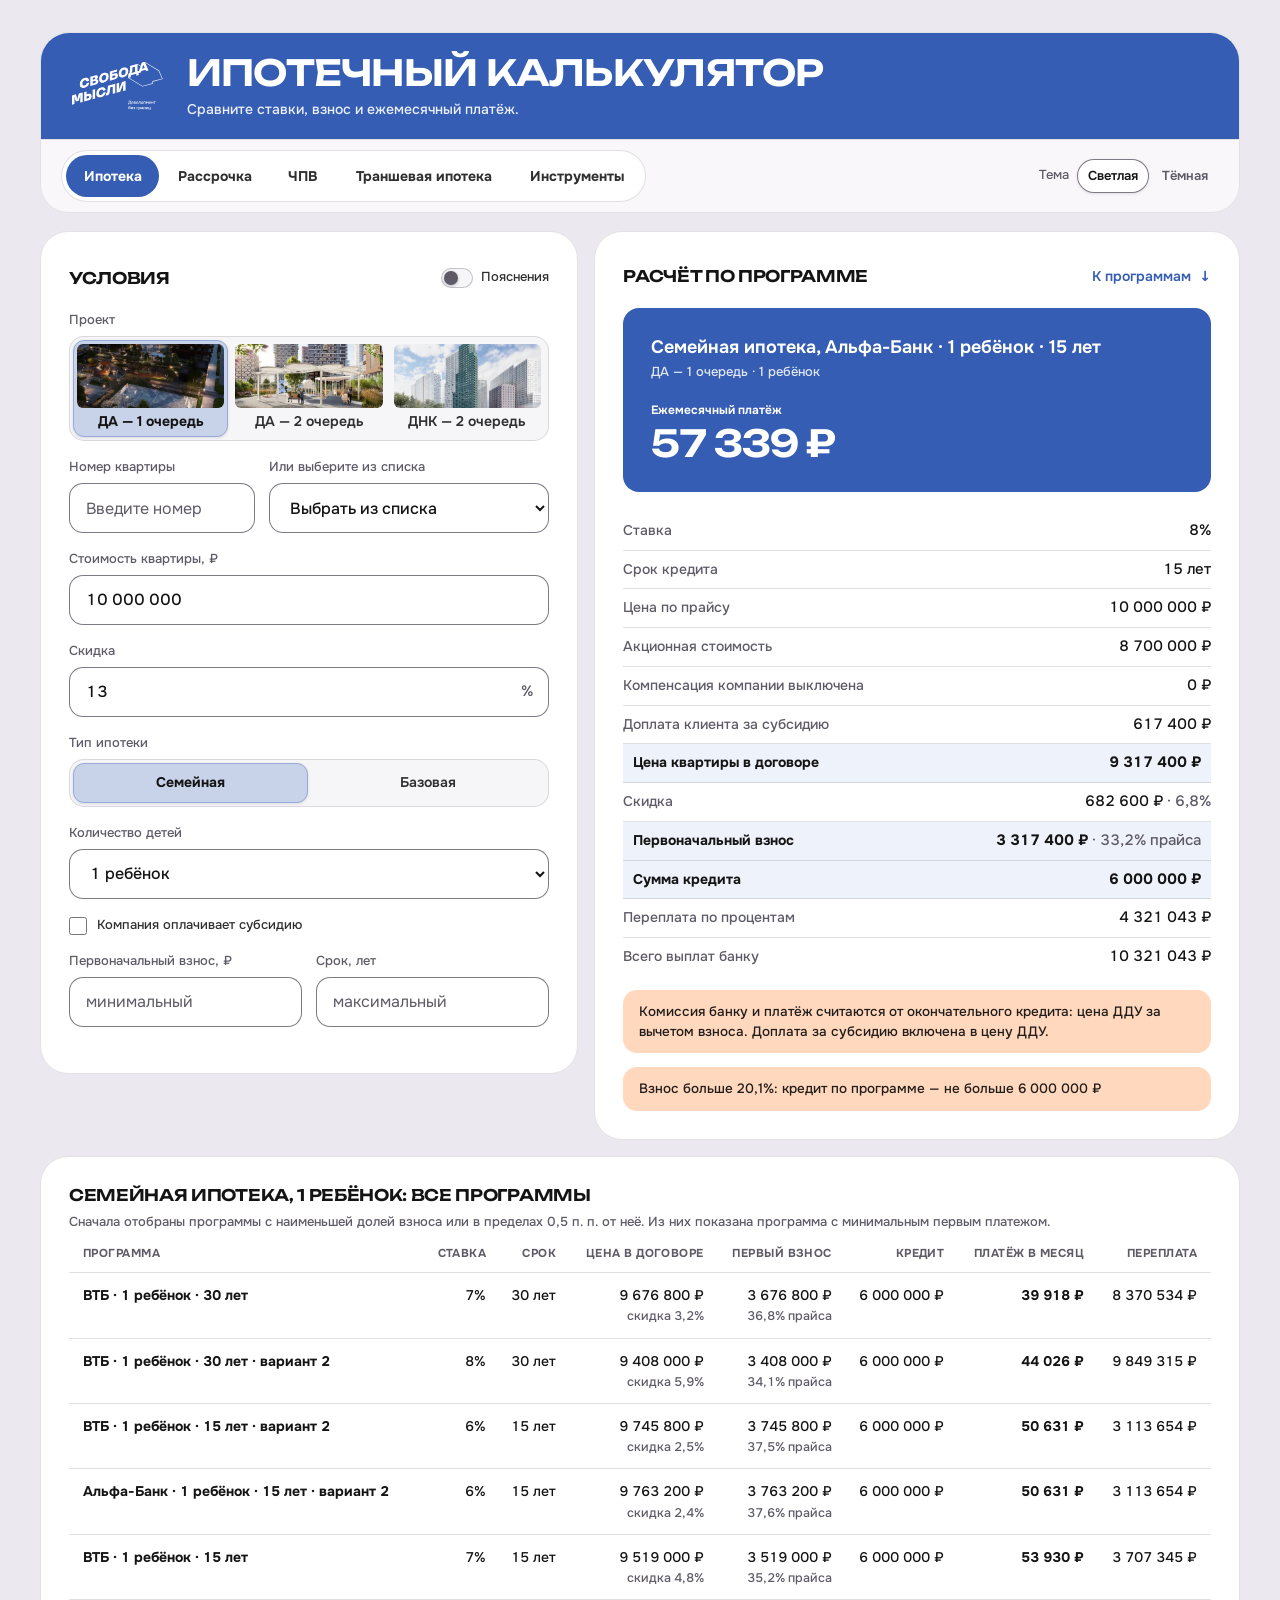
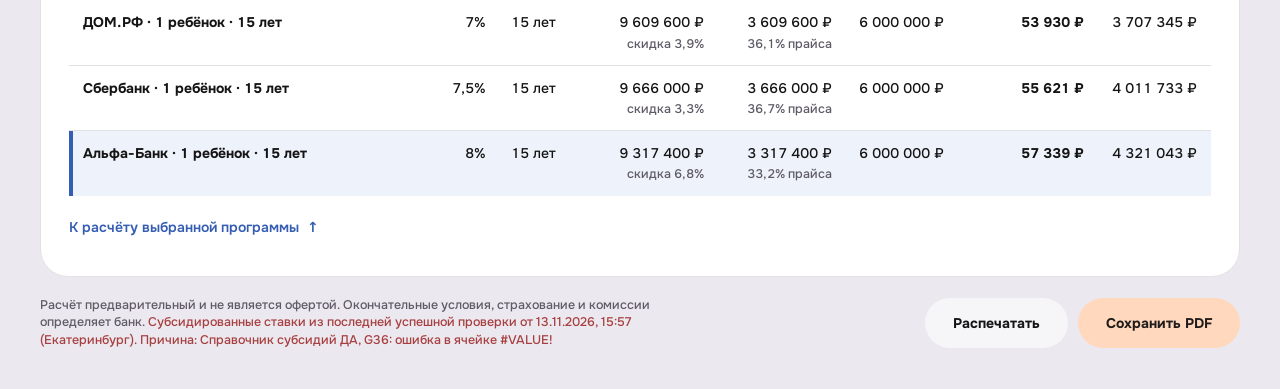
==== index.html @ a09476e8 "Оформить калькулятор по памятке и плавно переключать программы" ====
<!doctype html>
<html lang="ru">
<head>
<meta charset="utf-8">
<meta name="viewport" content="width=device-width, initial-scale=1">
<title>Ипотечный калькулятор — Свобода мысли</title>
<link rel="icon" type="image/svg+xml" href="assets/mark-da.svg">
<meta name="theme-color" content="#355DB3">
<meta name="robots" content="noindex, nofollow">
<script async data-tools-preload src="assets/tools-loader.js?v=fast-nav-1"></script>
<link rel="stylesheet" href="assets/style.css?v=partner-cards-1">
<link rel="stylesheet" href="assets/themes.css?v=partner-cards-1">
<script src="assets/theme.js?v=partner-cards-1"></script>
<style>
.sm .sm-check { display:flex; align-items:center; gap:10px; color:var(--ink); }
.sm .sm-check input { width:18px; height:18px; padding:0; flex:0 0 18px; accent-color:var(--sky); }
.sm-mortgage-loading { min-block-size: 50rem; }
.sm-mortgage-loading .sm-hero { min-block-size: 11rem; }
@media (max-width: 640px) {
  .sm-mortgage-loading { min-block-size: 63rem; }
}
@media (max-width: 370px) {
  .sm-mortgage-loading { min-block-size: 75rem; }
}
</style>
<link rel="stylesheet" href="assets/flat-search.css?v=partner-cards-1">
<link rel="stylesheet" href="assets/select.css?v=partner-cards-1">
<link rel="stylesheet" href="assets/control-motion.css?v=partner-cards-1">
<link rel="stylesheet" href="assets/calculator-motion.css?v=partner-cards-1">
<script defer src="assets/control-motion.js?v=workspace-motion-1"></script>
</head>
<body>

<main class="sm" id="sm-ipoteka">
  <div class="sm-app-header"><header class="sm-head"><div class="sm-heading"><h1>Ипотечный калькулятор</h1><p class="sm-lede">Сравните ставки, взнос и ежемесячный платёж.</p></div><a class="sm-logo" href="https://da-dom.life/" target="_blank" rel="noopener"><img src="assets/logo-svoboda-dark.svg" width="106" height="56" alt="Свобода мысли"></a></header>
  <div class="sm-nav-row"><nav class="sm-navigation" aria-label="Калькуляторы"><a class="sm-nav" href="./" aria-current="page">Ипотека</a><a class="sm-nav" href="rassrochka.html">Рассрочка</a><a class="sm-nav" href="chpv.html">ЧПВ</a><a class="sm-nav" href="transh.html" aria-label="Траншевая ипотека"><span class="sm-nav-full">Траншевая ипотека</span><span class="sm-nav-short" aria-hidden="true">Транш</span></a><a class="sm-nav" href="tools.html">Инструменты</a></nav><script>SMNavigation.mount(document.currentScript.previousElementSibling)</script>
    <div id="sm-theme-switch" class="sm-theme-switch" role="group" aria-label="Тема оформления" hidden>
      <span>Тема</span>
      <button type="button" data-theme-choice="light">Светлая</button>
      <button type="button" data-theme-choice="dark">Тёмная</button>
    </div></div></div>

  <nav class="sm-section-links" aria-label="Переходы внутри расчёта"><a href="#calc-result">К расчёту</a><a href="#calc-programs">Сравнить программы</a></nav>
  <div class="sm-grid">
    <section class="sm-card sm-conditions">
      <div class="sm-conditions-head"><h2>Условия</h2>
        <label class="sm-notes-choice"><input type="checkbox" id="sm-show-notes">Пояснения</label>
      </div>
      <script>SMFieldNotes(document.getElementById('sm-show-notes'))</script>
      <div class="sm-field">
        <span class="sm-label" id="sm-project-l">Проект</span>
        <div class="sm-pills" id="sm-project" role="group" aria-labelledby="sm-project-l"><button type="button" disabled aria-pressed="true">ДА — 1 очередь</button><button type="button" disabled aria-pressed="false">ДА — 2 очередь</button><button type="button" disabled aria-pressed="false">ДНК — 2 очередь</button></div>
      </div>
      <div class="sm-field sm-flat-field">
        <div class="sm-flat-pair"><div><label for="sm-flat-search">Номер квартиры</label><input id="sm-flat-search" type="text" autocomplete="off" placeholder="Введите номер"></div>
        <div><label for="sm-flat">Или выберите из списка</label><select id="sm-flat"><option value="">Выбрать из списка</option></select></div></div>
        <span id="sm-flat-info" class="sm-hint" role="status">Загрузка квартир из Macro…</span>
      </div>
      <div class="sm-field"><label for="sm-price">Стоимость квартиры, ₽</label><input id="sm-price" type="text" inputmode="numeric" autocomplete="off"><span class="sm-hint">Цена по прайсу, без скидки</span></div>
      <div class="sm-field">
        <label for="sm-disc">Скидка</label>
        <div class="sm-suffix"><input id="sm-disc" type="text" inputmode="decimal" autocomplete="off" placeholder="0"><span aria-hidden="true">%</span></div>
        <span class="sm-hint">Скидка при полной оплате. В программах со сниженной ставкой часть скидки уходит на снижение ставки, поэтому цена в договоре выше</span>
      </div>
      <div class="sm-field">
        <span class="sm-label" id="sm-type-l">Тип ипотеки</span>
        <div class="sm-pills" id="sm-type" role="group" aria-labelledby="sm-type-l"><button type="button" disabled aria-pressed="true">Семейная</button><button type="button" disabled aria-pressed="false">Базовая</button></div>
      </div>
      <div class="sm-field" id="sm-kids-field">
        <label for="sm-kids">Количество детей</label>
        <select id="sm-kids"><option disabled selected value="">Загружаем условия…</option></select>
      </div>
      <div class="sm-field" id="sm-company-field">
        <label class="sm-check"><input type="checkbox" id="sm-company-pays"><span>Компания оплачивает субсидию</span></label>
        <span class="sm-hint" id="sm-company-hint"></span>
      </div>
      <div class="sm-field" id="sm-promotions-field" hidden>
        <span class="sm-label">Дополнительные акции</span>
        <div id="sm-promotions"></div>
        <span class="sm-hint">Выбранные акции применяются только к совместимым программам.</span>
      </div>
      <div class="sm-row2">
        <div class="sm-field">
          <label for="sm-pv">Первоначальный взнос, ₽</label>
          <input id="sm-pv" type="text" inputmode="numeric" autocomplete="off" placeholder="минимальный">
          <span class="sm-hint" id="sm-pv-hint">От 20,1% цены по прайсу. Меньше минимального по программе — посчитаем с минимальным</span>
        </div>
        <div class="sm-field">
          <label for="sm-term">Срок, лет</label>
          <input id="sm-term" type="number" inputmode="decimal" min="1" max="30" step="1" placeholder="максимальный">
          <span class="sm-hint">Не больше срока программы</span>
        </div>
      </div>
    </section>

    <section class="sm-card" aria-live="polite" id="calc-result" tabindex="-1">
      <div class="sm-result-heading"><h2>Расчёт по программе</h2><a class="sm-jump" href="#calc-programs">К программам</a></div>
      <div id="sm-detail">
        <div class="sm-mortgage-loading" role="status">
          <div class="sm-hero"><span class="sm-hero-name">Загружаем условия ипотеки…</span></div>
        </div>
      </div>
    </section>
  </div>

  <section class="sm-card sm-tablecard" id="calc-programs" tabindex="-1">
    <div class="sm-tablehead">
      <h2 id="sm-table-title">Все программы</h2>
      <span class="sm-tip" id="sm-tip"></span>
    </div>
    <div class="sm-scroll">
      <table>
        <thead id="sm-thead"></thead>
        <tbody id="sm-tbody"></tbody>
      </table>
    </div>
  <a class="sm-return-result" href="#calc-result">К расчёту выбранной программы</a>
  </section>

  <footer class="sm-foot">
    <p class="sm-legal"><span id="sm-legal">Расчёт предварительный и не является офертой. Окончательные условия, страхование и комиссии определяет банк.</span> <span id="sm-rate-status" role="status">Загружаем актуальные ставки и комиссии…</span></p>
    <div class="sm-actions">
      <span class="sm-msg" id="sm-msg" role="status"></span>
      <button type="button" class="sm-btn sm-btn2" id="sm-print">Распечатать</button>
      <button type="button" class="sm-btn" id="sm-save">Сохранить PDF</button>
    </div>
  </footer>
</main>

<script defer src="assets/data.js?v=20261114-da"></script>
<script defer src="assets/tools-model.js?v=shared-conditions-nav-1"></script>
<script defer src="assets/tools-loader.js?v=fast-nav-1"></script>
<script defer src="assets/mortgage-loader.js?v=fast-nav-1"></script>
<script defer src="assets/engine.js?v=shared-conditions-nav-1"></script>
<script defer src="assets/common.js?v=partner-cards-1"></script>
<script defer src="assets/flat-search.js?v=workspace-motion-1"></script>
<script defer src="assets/flats.js?v=fast-nav-1"></script>
<script defer src="assets/ipoteka.js?v=partner-cards-1"></script>
</body>
</html>
---- assets/style.css ----
/* Калькуляторы «Свобода мысли». Фирменный стиль — с сайта da-dom.life:
   синий #355DB3, сиреневый фон, абрикосовая главная кнопка, Unbounded в заголовках и Onest в тексте. */
@font-face {
  font-family: 'Onest';
  src: url('fonts/onest/variable.woff2') format('woff2');
  font-style: normal;
  font-weight: 100 900;
  font-display: swap;
}
@font-face {
  font-family: 'Unbounded';
  src: url('fonts/unbounded/variable.woff2') format('woff2');
  font-style: normal;
  font-weight: 200 900;
  font-display: swap;
}

:root, .sm-pdf, #tools-print {
  color-scheme: light;
  --sky: #355DB3;
  --sky-soft: #EEF2FA;      /* подсветка выбранной строки */
  --bg: #ECE8EF;
  --black: #141414;
  --grey: #2F2F2F;
  --white: #FFFFFF;
  --surface: #FFFFFF;
  --surface-alt: #F6F5F8;
  --row-hover: #F7F5F9;
  --on-accent: #FFFFFF;
  --hero: #355DB3;
  --on-warm: #201C1A;
  --note-surface: #FFD8BE;
  --note-ink: #201C1A;
  --apricot: #FFD8BE;
  --apricot-deep: #FFC7A3;
  --indian: #D16666;
  --indian-text: #A63F3F;   /* красный для мелкого текста на белом */
  --muted: #5E5A66;
  --line: rgba(47, 47, 47, 0.14);
  --field: rgba(47, 47, 47, 0.26);
  --display: 'Unbounded', 'Arial Black', sans-serif;
  --text: 'Onest', system-ui, -apple-system, 'Segoe UI', Roboto, Arial, sans-serif;
  --r-lg: 28px;
  --r-md: 16px;
  --r-pill: 999px;
  --ease: cubic-bezier(0.14, 0.76, 0.37, 0.97);
}

html, body { margin: 0; padding: 0; background: var(--bg); }

.sm, .tools-shell {
  font-family: var(--text);
  font-weight: 500;
  font-size: 15px;
  line-height: 1.45;
  color: var(--grey);
  max-width: 1240px;
  margin: 0 auto;
  padding: 32px 20px 40px;
  box-sizing: border-box;
  -webkit-font-smoothing: antialiased;
}
.sm *, .sm *::before, .sm *::after { box-sizing: border-box; }
.sm [hidden] { display: none !important; }
.sm ::selection { background: var(--sky); color: var(--on-accent); }

/* ---------- Шапка ---------- */
.sm-head { display: flex; align-items: center; justify-content: space-between; gap: 16px 24px; margin-bottom: 12px; }
.sm h1 {
  font-family: var(--display); font-weight: 600; text-transform: uppercase; letter-spacing: -0.02em;
  font-size: clamp(24px, 3.3vw, 40px); line-height: 1.12; color: var(--black); margin: 0; text-wrap: balance;
}
.sm-head-r { display: flex; align-items: center; gap: 20px; flex-shrink: 0; }
.sm-logo { display: block; line-height: 0; border-radius: 8px; }
.sm-logo img { display: block; height: 56px; width: auto; }
.sm-nav {
  display: inline-flex; align-items: center; height: 46px; padding: 0 22px; border-radius: var(--r-pill);
  background: var(--surface); color: var(--black); font-weight: 700; font-size: 14px; text-decoration: none; white-space: nowrap;
  transition: background 0.2s var(--ease), color 0.2s var(--ease);
}
.sm-nav:hover { background: var(--sky); color: var(--on-accent); }
.sm-lede { margin: 0 0 26px; max-width: 660px; color: var(--muted); font-size: 15px; text-wrap: pretty; }

/* ---------- Карточки ---------- */
.sm-grid { display: grid; grid-template-columns: minmax(0, 5fr) minmax(0, 6fr); gap: 16px; align-items: start; }
.sm-card { background: var(--surface); border-radius: var(--r-lg); padding: 28px; }
.sm-card + .sm-card, .sm-grid + .sm-card { margin-top: 0; }
.sm h2 {
  font-family: var(--display); font-weight: 600; text-transform: uppercase; letter-spacing: -0.02em;
  font-size: 16px; line-height: 1.25; color: var(--black); margin: 0 0 20px;
}

/* ---------- Поля ---------- */
.sm-field { margin-bottom: 18px; min-width: 0; }
.sm-field:last-child { margin-bottom: 0; }
.sm-row2 { display: grid; grid-template-columns: 1fr 1fr; gap: 18px 14px; margin-bottom: 18px; }
.sm-row2 .sm-field { margin-bottom: 0; }
.sm label, .sm .sm-label { display: block; font-weight: 500; font-size: 13px; line-height: 1.3; color: var(--muted); margin-bottom: 7px; }
.sm-hint { display: block; margin-top: 7px; font-size: 12.5px; line-height: 1.35; color: var(--muted); }
.sm input, .sm select {
  width: 100%; height: 50px; margin: 0; padding: 0 16px; border-radius: 14px; border: 1.5px solid var(--field);
  background: var(--surface); color: var(--black); font: inherit; font-size: 16px; font-weight: 500;
  font-variant-numeric: tabular-nums; transition: border-color 0.15s;
}
.sm select {
  -webkit-appearance: none; appearance: none; padding-right: 42px; cursor: pointer;
  background-image: url("data:image/svg+xml,%3Csvg xmlns='http://www.w3.org/2000/svg' width='12' height='8' viewBox='0 0 12 8'%3E%3Cpath d='M1 1.5l5 5 5-5' fill='none' stroke='%23141414' stroke-width='1.8'/%3E%3C/svg%3E");
  background-repeat: no-repeat; background-position: right 16px center;
}
.sm input::placeholder { color: var(--muted); opacity: 0.75; font-weight: 400; }
.sm input:hover, .sm select:hover { border-color: var(--muted); }
.sm input:focus, .sm select:focus { outline: none; border-color: var(--sky); box-shadow: 0 0 0 3px rgba(53, 93, 179, 0.2); }
.sm-suffix { position: relative; }
.sm-suffix input { padding-right: 40px; }
.sm-suffix span { position: absolute; right: 16px; top: 50%; transform: translateY(-50%); color: var(--muted); pointer-events: none; }

/* Пилюли-переключатели */
.sm-pills { display: flex; flex-wrap: wrap; gap: 8px; }
.sm-pills button {
  font: inherit; font-size: 14px; font-weight: 500; line-height: 1.2; height: 44px; padding: 0 18px; border-radius: var(--r-pill);
  border: 1.5px solid var(--field); background: var(--surface); color: var(--black); cursor: pointer;
  transition: background 0.2s var(--ease), border-color 0.2s var(--ease), color 0.2s var(--ease);
}
.sm-pills button:hover { border-color: var(--sky); }
.sm-pills button[aria-pressed="true"] { background: var(--sky); border-color: var(--sky); color: var(--on-accent); font-weight: 700; }
.sm-pills.sm-sm button { height: 36px; padding: 0 14px; font-size: 13px; }

.sm a:focus-visible, .sm button:focus-visible, .sm tbody tr:focus-visible { outline: 2.5px solid var(--sky); outline-offset: 2px; }

/* ---------- Итог: синяя панель ---------- */
.sm-hero { background: var(--hero); color: var(--white); border-radius: var(--r-md); padding: 24px; margin-bottom: 20px; }
.sm-hero-name { font-weight: 700; font-size: 18px; line-height: 1.25; }
.sm-hero-flat { font-size: 13px; opacity: 0.85; margin-top: 4px; }
.sm-pay { display: flex; flex-wrap: wrap; gap: 14px 36px; margin-top: 20px; }
.sm-k { font-size: 13px; opacity: 0.85; margin-bottom: 4px; }
.sm-v {
  font-family: var(--display); font-weight: 600; letter-spacing: -0.03em; white-space: nowrap;
  font-size: clamp(26px, 3vw, 38px); line-height: 1.1;
}
.sm-v.sm-v2 { font-size: clamp(18px, 2vw, 24px); font-weight: 500; }

.sm dl { margin: 0; display: grid; grid-template-columns: 1fr auto; }
.sm dt, .sm dd { margin: 0; padding: 8px 0; border-bottom: 1px solid var(--line); }
.sm dt { color: var(--muted); padding-right: 14px; font-size: 14px; }
.sm dd { text-align: right; color: var(--black); font-variant-numeric: tabular-nums; white-space: nowrap; }
.sm dt.sm-strong { color: var(--black); font-weight: 700; }
.sm dd.sm-strong { font-weight: 700; }
.sm dt:nth-last-child(2), .sm dd:last-child { border-bottom: 0; }
.sm-dim { color: var(--muted); font-weight: 500; }
.sm dt.sm-int, .sm dd.sm-int { background: var(--sky-soft); }
.sm dt.sm-int { padding-left: 10px; }
.sm dd.sm-int { padding-right: 10px; }
.sm-note { margin-top: 14px; padding: 12px 16px; border-radius: 14px; background: var(--note-surface); color: var(--note-ink); font-size: 13.5px; }
.sm-empty { color: var(--muted); font-size: 14px; margin: 0; }

/* ---------- Таблица программ ---------- */
.sm-tablecard { margin-top: 16px; }
.sm-tablehead { display: flex; justify-content: space-between; align-items: baseline; flex-wrap: wrap; gap: 8px 20px; margin-bottom: 14px; }
.sm-tablehead h2 { margin: 0; }
.sm-tip { font-size: 13px; color: var(--muted); }
.sm-link { font: inherit; font-size: 13px; font-weight: 700; color: var(--sky); background: none; border: 0; padding: 0; cursor: pointer; text-decoration: underline; text-underline-offset: 3px; }
.sm-scroll { overflow-x: auto; }
.sm table { width: 100%; border-collapse: separate; border-spacing: 0; font-size: 14px; }
.sm th {
  font-weight: 700; font-size: 11.5px; letter-spacing: 0.04em; text-transform: uppercase; color: var(--muted);
  text-align: right; padding: 0 10px 10px; border-bottom: 1px solid var(--line); vertical-align: bottom; white-space: nowrap;
}
.sm td { padding: 12px 10px; border-bottom: 1px solid var(--line); text-align: right; vertical-align: top; white-space: nowrap; font-variant-numeric: tabular-nums; color: var(--black); }
.sm th:first-child, .sm td:first-child { text-align: left; padding-left: 14px; }
.sm th:last-child, .sm td:last-child { padding-right: 14px; }
.sm td:first-child { white-space: normal; min-width: 220px; font-weight: 700; }
.sm tbody tr:last-child td { border-bottom: 0; }
.sm-sub { display: block; margin-top: 2px; font-size: 12.5px; font-weight: 500; color: var(--muted); }
.sm tbody tr.sm-pick { cursor: pointer; }
.sm tbody tr.sm-pick:hover td { background: var(--row-hover); }
.sm tbody tr.sm-sel td, .sm tbody tr.sm-sel:hover td { background: var(--sky-soft); }
.sm tbody tr.sm-sel td:first-child { box-shadow: inset 4px 0 0 var(--sky); }
.sm tbody tr.sm-off td { color: var(--muted); font-weight: 500; }
.sm tbody tr.sm-off td:first-child { font-weight: 500; }
.sm-why { color: var(--indian-text); }

/* ---------- Низ ---------- */
.sm-foot { display: flex; justify-content: space-between; align-items: center; flex-wrap: wrap; gap: 16px 24px; margin-top: 20px; }
.sm-legal { font-size: 12.5px; line-height: 1.4; color: var(--muted); max-width: 620px; margin: 0; }
.sm-actions { display: flex; align-items: center; flex-wrap: wrap; gap: 10px; margin-left: auto; }
.sm-btn {
  font: inherit; font-size: 14px; font-weight: 700; height: 50px; padding: 0 28px; border: 0; border-radius: var(--r-pill);
  background: var(--apricot); color: var(--on-warm); cursor: pointer; white-space: nowrap; transition: background 0.2s var(--ease);
}
.sm-btn:hover { background: var(--apricot-deep); }
.sm-btn:disabled { opacity: 0.6; cursor: progress; }
.sm-btn.sm-btn2 { background: var(--surface-alt); color: var(--black); }
.sm-btn.sm-btn2:hover { background: var(--sky); color: var(--on-accent); }
.sm-msg { font-size: 13px; color: var(--indian-text); max-width: 420px; }
.sm-msg:empty { display: none; }

/* ---------- Рассрочка ---------- */
.sm-inputs { display: grid; grid-template-columns: auto 1fr 1.2fr 1.5fr 0.8fr; gap: 18px 14px; align-items: start; }
.sm-inputs .sm-field { margin-bottom: 0; }
.sm-cards { display: grid; grid-template-columns: repeat(2, minmax(0, 1fr)); gap: 16px; margin-top: 16px; align-items: start; }
.sm-cardhead { display: flex; justify-content: space-between; align-items: flex-start; gap: 12px; margin-bottom: 10px; }
.sm-cardhead h2 { margin: 0; }
.sm-badge { flex-shrink: 0; padding: 6px 14px; border-radius: var(--r-pill); background: var(--apricot); color: var(--on-warm); font-size: 13px; font-weight: 700; white-space: nowrap; }
.sm-badge.sm-zero { background: transparent; box-shadow: inset 0 0 0 1.5px var(--line); color: var(--muted); font-weight: 500; }
.sm-desc { margin: 0 0 18px; color: var(--muted); font-size: 14px; text-wrap: pretty; }
.sm-choice { margin-bottom: 16px; }
.sm-total { display: flex; flex-wrap: wrap; gap: 12px 36px; background: var(--hero); color: var(--white); border-radius: var(--r-md); padding: 20px 22px; margin-bottom: 8px; }
.sm-total .sm-v { font-size: clamp(22px, 2.3vw, 30px); }
.sm-total .sm-v.sm-v2 { font-size: clamp(17px, 1.7vw, 22px); }
.sm-schedule td:first-child { min-width: 0; font-weight: 500; color: var(--muted); white-space: normal; overflow-wrap: anywhere; }
.sm-schedule th:first-child, .sm-schedule td:first-child { padding-left: 0; }
.sm-schedule th:last-child, .sm-schedule td:last-child { padding-right: 0; }
.sm-schedule th:nth-child(2), .sm-schedule td:nth-child(2) { text-align: left; white-space: normal; }
.sm-schedule th { padding-top: 12px; }
.sm-schedule td:last-child { font-weight: 700; }
.sm-term { display: flex; justify-content: space-between; gap: 12px; margin-top: 12px; padding-top: 12px; border-top: 1px solid var(--line); font-size: 14px; color: var(--muted); }
.sm-term b { color: var(--black); }

@media (prefers-reduced-motion: reduce) { .sm * { transition: none !important; } }

@media (max-width: 1100px) {
  .sm:not(.sm-pdf) .sm-tablecard table { font-size: 13px; }
  .sm:not(.sm-pdf) .sm-tablecard th, .sm:not(.sm-pdf) .sm-tablecard td { padding-left: 6px; padding-right: 6px; }
  .sm:not(.sm-pdf) .sm-tablecard td:first-child { min-width: 160px; }
  .sm-inputs { grid-template-columns: 1fr 1fr; }
  .sm-inputs > :first-child { grid-column: 1 / -1; }
}
@media (max-width: 900px) {
  .sm:not(.sm-pdf) .sm-grid, .sm:not(.sm-pdf) .sm-cards { grid-template-columns: minmax(0, 1fr); }
}
@media (max-width: 640px) {
  .sm:not(.sm-pdf), .tools-shell { padding: 20px 16px 32px; font-size: 15px; }
  .sm:not(.sm-pdf) .sm-head { flex-wrap: wrap; }
  .sm:not(.sm-pdf) .sm-head h1 { flex: 1 1 180px; }
  .sm:not(.sm-pdf) .sm-head-r { display: contents; }
  .sm:not(.sm-pdf) .sm-logo { order: 2; }
  .sm:not(.sm-pdf) .sm-logo img { height: 44px; }
  .sm:not(.sm-pdf) .sm-nav { order: 3; height: 40px; padding: 0 16px; font-size: 13px; }
  .sm:not(.sm-pdf) .sm-card { padding: 20px; border-radius: 24px; }
  .sm:not(.sm-pdf) .sm-row2, .sm:not(.sm-pdf) .sm-inputs { grid-template-columns: 1fr; }
  .sm:not(.sm-pdf) .sm-hero { padding: 20px; }
  /* Таблица программ на телефоне — карточками */
  .sm:not(.sm-pdf) .sm-tablecard { background: transparent; padding: 0; }
  .sm:not(.sm-pdf) .sm-tablecard .sm-scroll { overflow: visible; }
  .sm:not(.sm-pdf) .sm-tablecard table, .sm:not(.sm-pdf) .sm-tablecard tbody,
  .sm:not(.sm-pdf) .sm-tablecard tr, .sm:not(.sm-pdf) .sm-tablecard td { display: block; width: 100%; }
  .sm:not(.sm-pdf) .sm-tablecard thead { display: none; }
  .sm:not(.sm-pdf) .sm-tablecard tbody tr { background: var(--surface); border-radius: 20px; margin-bottom: 10px; padding: 10px 18px; }
  .sm:not(.sm-pdf) .sm-tablecard tbody tr.sm-sel { box-shadow: inset 0 0 0 2.5px var(--sky); }
  .sm:not(.sm-pdf) .sm-tablecard tbody tr td, .sm:not(.sm-pdf) .sm-tablecard tbody tr:hover td { background: transparent; box-shadow: none; }
  .sm:not(.sm-pdf) .sm-tablecard td { display: flex; justify-content: space-between; align-items: baseline; gap: 14px; padding: 8px 0; white-space: normal; text-align: right; }
  .sm:not(.sm-pdf) .sm-tablecard td::before { content: attr(data-l); color: var(--muted); font-weight: 500; text-align: left; flex-shrink: 0; }
  .sm:not(.sm-pdf) .sm-tablecard td:first-child { display: block; text-align: left; font-size: 16px; min-width: 0; padding-left: 0; }
  .sm:not(.sm-pdf) .sm-tablecard td:first-child::before { content: none; }
  .sm:not(.sm-pdf) .sm-tablecard td:last-child { border-bottom: 0; padding-right: 0; }
  .sm:not(.sm-pdf) .sm-tablecard .sm-sub { display: inline; margin: 0 0 0 6px; }
  .sm:not(.sm-pdf) .sm-tablecard td:first-child .sm-sub { display: block; margin: 2px 0 0; }
  /* График рассрочки на телефоне: сверху — когда и сумма, ниже — что за платёж */
  .sm:not(.sm-pdf) .sm-schedule table, .sm:not(.sm-pdf) .sm-schedule tbody { display: block; }
  .sm:not(.sm-pdf) .sm-schedule thead { display: none; }
  .sm:not(.sm-pdf) .sm-schedule tr { display: grid; grid-template-columns: minmax(0, 1fr) auto; gap: 4px 12px; padding: 12px 0; border-bottom: 1px solid var(--line); }
  .sm:not(.sm-pdf) .sm-schedule tbody tr:last-child { border-bottom: 0; }
  .sm:not(.sm-pdf) .sm-schedule td { padding: 0; border: 0; }
  .sm:not(.sm-pdf) .sm-schedule td:nth-child(2) { grid-column: 1 / -1; grid-row: 2; font-weight: 700; }
  .sm:not(.sm-pdf) .sm-schedule td:nth-child(3) { grid-column: 2; grid-row: 1; }
  .sm:not(.sm-pdf) .sm-term { flex-wrap: wrap; }
  .sm:not(.sm-pdf) .sm-foot { flex-direction: column; align-items: stretch; }
  .sm:not(.sm-pdf) .sm-actions { margin-left: 0; }
  .sm:not(.sm-pdf) .sm-btn { flex: 1 1 auto; }
}

/* ---------- Лист отчёта для PDF: собирается отдельно от экрана, фиксированная ширина ---------- */
.sm.sm-pdf { max-width: none; margin: 0; padding: 30px 34px; background: var(--bg); font-size: 13px; }
/* html2canvas не знает про табличные цифры: с ними числа в PDF разъезжаются */
.sm-pdf, .sm-pdf * { font-variant-numeric: normal !important; }
.sm.sm-pdf.sm-land { width: 1123px; min-height: 794px; }
.sm.sm-pdf.sm-port { width: 794px; min-height: 1123px; }
.sm-pdf .sm-head { margin-bottom: 16px; }
.sm-pdf h1 { font-size: 26px; }
.sm-pdf .sm-meta { font-size: 13px; color: var(--muted); margin-top: 6px; }
.sm-pdf .sm-logo img { height: 50px; }
.sm-pdf .sm-card { padding: 20px 22px; border-radius: 22px; }
.sm-pdf h2 { font-size: 13px; margin-bottom: 12px; }
.sm-pdf .sm-grid { grid-template-columns: 5fr 7fr; gap: 12px; }
.sm-pdf dt, .sm-pdf dd { padding: 6px 0; font-size: 13px; }
.sm-pdf .sm-hero { padding: 18px 20px; margin-bottom: 12px; }
.sm-pdf .sm-hero-name { font-size: 16px; }
.sm-pdf .sm-pay { margin-top: 12px; }
.sm-pdf .sm-v { font-size: 28px; }
.sm-pdf .sm-v.sm-v2 { font-size: 18px; }
.sm-pdf table { font-size: 12px; }
.sm-pdf th { font-size: 10px; padding: 0 7px 8px; }
.sm-pdf td { padding: 8px 7px; }
.sm-pdf td:first-child { min-width: 200px; }
/* внутреннюю тень html2canvas закрашивает на всю ячейку — в отчёте метка выбранной строки сделана рамкой */
.sm-pdf tbody tr.sm-sel td:first-child { box-shadow: none; border-left: 4px solid var(--sky); padding-left: 10px; }
.sm-pdf .sm-sub { font-size: 11px; }
.sm-pdf .sm-legal { margin-top: 14px; max-width: none; font-size: 11px; }
.sm-pdf .sm-cards { grid-template-columns: 1fr 1fr; gap: 12px; margin-top: 12px; }
.sm-pdf .sm-cards.sm-one { grid-template-columns: 1fr; }
.sm-pdf .sm-schedule td:first-child { min-width: 0; }
.sm-pdf .sm-facts { display: flex; flex-wrap: wrap; gap: 8px 28px; }
.sm-pdf .sm-facts div { font-size: 12px; color: var(--muted); }
.sm-pdf .sm-facts b { display: block; font-size: 14px; color: var(--black); }
.sm-pdf .sm-total { padding: 14px 16px; }
.sm-pdf .sm-total .sm-v { font-size: 22px; }
.sm-pdf .sm-total .sm-v.sm-v2 { font-size: 16px; }
.sm-pdf .sm-desc { font-size: 12px; margin-bottom: 12px; }

/* ---------- Печать: A4, без кнопок и подсказок ---------- */
@media print {
  html, body { background: var(--surface); }
  .sm { max-width: none; padding: 0; font-size: 12px; -webkit-print-color-adjust: exact; print-color-adjust: exact; }
  .sm-actions, .sm-nav, .sm-lede, .sm-hint, .sm-tip, .sm-link, .sm-choice, .sm-int { display: none !important; }
  .sm h1 { font-size: 24px; }
  .sm-logo img { height: 44px; }
  .sm-card { padding: 14px 16px; border: 1px solid var(--line); border-radius: 18px; break-inside: avoid; }
  .sm-grid { grid-template-columns: 5fr 6fr; gap: 10px; }
  .sm input, .sm select { height: 34px; font-size: 12px; padding: 0 10px; border-radius: 9px; }
  .sm-field, .sm-row2 { margin-bottom: 10px; }
  .sm-pills button { height: 30px; padding: 0 12px; font-size: 11.5px; }
  .sm-hero { padding: 14px 16px; margin-bottom: 10px; }
  .sm-v { font-size: 26px; }
  .sm dt, .sm dd { padding: 4px 0; font-size: 12px; }
  .sm-tablecard { break-before: page; margin-top: 0; }
  .sm table { font-size: 11px; }
  .sm td { padding: 7px 6px; }
  .sm tbody tr { break-inside: avoid; }
  .sm-cards { gap: 10px; margin-top: 10px; }
}

.sm .sm-flat-list-label { margin-top: 10px; }
@media (max-width: 1100px) { .sm-head-r { flex-wrap: wrap; justify-content: flex-end; } }

/* Единая навигация и ровные поля во всех калькуляторах */
.sm-navigation { display:flex; flex-wrap:wrap; gap:8px; margin:22px 0 22px; }
.sm-navigation .sm-nav { height:42px; padding:0 18px; border:1px solid transparent; }
.sm-navigation .sm-nav[aria-current="page"] { background:var(--sky); color:var(--on-accent); }
.sm-flat-pair { display:grid; grid-template-columns:minmax(0, .8fr) minmax(0, 1.2fr); gap:14px; }
.sm-flat-pair > div { min-width:0; }
.sm-inputs { grid-template-columns:repeat(3,minmax(0,1fr)); gap:22px 18px; }
.sm-inputs > :first-child { grid-column:1 / -1; }
.sm-inputs > .sm-flat-field { grid-column:span 2; }
@media (max-width: 900px) {
  .sm-inputs { grid-template-columns:repeat(2,minmax(0,1fr)); }
  .sm-inputs > .sm-flat-field { grid-column:1 / -1; }
}
@media (max-width: 640px) {
  .sm:not(.sm-pdf) .sm-head { flex-wrap:nowrap; }
  .sm:not(.sm-pdf) .sm-head h1 { flex:1 1 auto; }
  .sm:not(.sm-pdf) .sm-navigation { display:grid; grid-template-columns:repeat(2,minmax(0,1fr)); gap:8px; }
  .sm:not(.sm-pdf) .sm-navigation .sm-nav { justify-content:center; padding:0 8px; white-space:normal; text-align:center; line-height:1.2; }
  .sm:not(.sm-pdf) .sm-inputs { grid-template-columns:1fr; }
  .sm:not(.sm-pdf) .sm-flat-pair { grid-template-columns:1fr; }
}
@media print { .sm-navigation { display:none !important; } }
.sm-date-grid { display:grid; grid-template-columns:repeat(3,minmax(0,1fr)); gap:14px; }
.sm-date-grid .sm-field { margin-bottom:0; }
.sm-stage-hint { margin:-5px 0 18px; }
.sm-stage { padding:18px 0; border-bottom:1px solid var(--line); }
.sm-stage:last-child { border-bottom:0; }
.sm-stage-heading { display:flex; justify-content:space-between; align-items:baseline; gap:12px; flex-wrap:wrap; }
.sm-stage-heading strong { font-size:16px; color:var(--black); }
.sm-stage-date { color:var(--muted); font-size:13px; }
.sm-stage-metrics { display:grid; grid-template-columns:repeat(3,minmax(0,1fr)); gap:12px; margin-top:12px; }
.sm-stage-metrics span { display:block; color:var(--muted); font-size:12px; }
.sm-stage-metrics b { display:block; color:var(--black); font-size:15px; margin-top:3px; overflow-wrap:anywhere; }
.sm-stage-metrics b.sm-stage-payment { color:var(--sky); font-size:18px; }
@media (max-width: 1100px) { .sm-date-grid { grid-template-columns:1fr 1fr; } }
@media (max-width: 640px) { .sm-date-grid { grid-template-columns:1fr; } .sm-stage-metrics { grid-template-columns:1fr 1fr; } .sm-stage-metrics div:last-child { grid-column:1/-1; } }
.sm-date-grid { grid-template-columns:repeat(2,minmax(0,1fr)); }
@media (max-width: 640px) { .sm-date-grid { grid-template-columns:1fr; } }

/* Рассрочка: та же композиция, что у ипотеки. */
.sm-grid + .sm-tablecard { margin-top:16px; }
.sm-program-options { margin-top:24px; padding-top:20px; border-top:1px solid var(--line); }
.sm-options-name { color:var(--black); font-weight:700; margin-bottom:14px; }
.sm-program-options .sm-choice:last-child { margin-bottom:0; }
.sm-program-pick { font:inherit; font-weight:700; color:var(--sky); border:0; background:none; padding:4px 0; text-align:left; cursor:pointer; }
.sm-schedule { margin-top:24px; }
.sm h3 { font-size:14px; margin:0 0 12px; font-weight:700; color:var(--black); }
.sm-schedule table { table-layout:fixed; }
.sm-schedule th:first-child { width:27%; }
.sm-schedule th:last-child { width:29%; }
.sm-schedule td { overflow-wrap:anywhere; }
.sm-schedule td:last-child { white-space:normal; }
.sm-program-note { margin:18px 0 0; }
.sm.sm-pdf .sm-installment-report { margin-top:12px; }
.sm-pdf .sm-schedule { margin-top:16px; }
@media (max-width:640px) {
  .sm:not(.sm-pdf) .sm-program-pick { min-height:44px; }
  .sm:not(.sm-pdf) .sm-program-options .sm-pills button { min-height:44px; }
  .sm:not(.sm-pdf) .sm-schedule td:last-child { white-space:nowrap; }
  #sm-rassrochka dd { white-space:normal; }
}
@media print { #sm-rassrochka .sm-tablecard { display:none; } }

.sm-promotion-picker { margin:0 0 18px; padding:0; border:0; min-width:0; }
.sm-promotion-picker legend { color:var(--muted); font-size:13px; margin-bottom:8px; }
.sm .sm-promotion-picker label { display:flex; align-items:flex-start; gap:8px; color:var(--grey); margin:8px 0; font-size:14px; }
.sm .sm-promotion-picker input { width:18px; height:18px; flex:none; margin:1px 0 0; accent-color:var(--sky); }


.sm-conditions-head {
  display: flex;
  align-items: center;
  justify-content: space-between;
  flex-wrap: wrap;
  gap: 4px 10px;
  margin-bottom: 16px;
}
.sm .sm-conditions-head h2 { margin: 0; }
.sm label.sm-notes-choice {
  display: inline-flex;
  align-items: center;
  gap: 6px;
  min-height: 32px;
  margin: 0;
  cursor: pointer;
}
.sm .sm-notes-choice input {
  width: 15px;
  height: 15px;
  margin: 0;
  padding: 0;
  accent-color: var(--sky);
}
@media screen {
  .sm-conditions:has(#sm-show-notes:not(:checked)) .sm-hint:not([data-action-needed="true"]) {
    display: none;
  }
}
@media print { .sm label.sm-notes-choice { display: none; } }

/* Текст приходит после справочника. Резерв зависит от ширины самого поля,
   в том числе когда форма на широком экране занимает лишь одну колонку. */
@media screen {
  .sm-conditions:has(#sm-show-notes:checked) .sm-field:has(> :is(
    #sm-flat-info, #sm-company-hint, #sm-program-info, #sm-rate-hint, #sm-rub-hint, #sm-date2-hint
  )) {
    container: sm-note-field / inline-size;
  }

  @container sm-note-field (min-width: 0px) {
    :is(#sm-flat-info, #sm-company-hint, #sm-program-info, #sm-rate-hint, #sm-rub-hint, #sm-date2-hint) {
      min-block-size: 2lh;
    }
  }
  @container sm-note-field (min-width: 35rem) {
    :is(#sm-flat-info, #sm-company-hint) { min-block-size: 1lh; }
  }
  @container sm-note-field (min-width: 30rem) {
    #sm-rub-hint { min-block-size: 1lh; }
  }
  @container sm-note-field (min-width: 25rem) {
    :is(#sm-rate-hint, #sm-date2-hint) { min-block-size: 1lh; }
  }
  @container sm-note-field (width < 30.2rem) {
    #sm-program-info { min-block-size: 3lh; }
  }
  @container sm-note-field (max-width: 21rem) {
    #sm-program-info { min-block-size: 4lh; }
  }
  @container sm-note-field (width < 17.25rem) {
    :is(#sm-flat-info, #sm-company-hint) { min-block-size: 3lh; }
    #sm-program-info { min-block-size: 5lh; }
  }
  @container sm-note-field (max-width: 12.5rem) {
    :is(#sm-rate-hint, #sm-date2-hint) { min-block-size: 3lh; }
  }
}
---- assets/themes.css ----
:root {
  --masthead: #355DB3;
  --navy-panel: #002346;
  --sm-motion-press: 120ms;
  --sm-motion-color: 150ms;
  --sm-motion-result: 195ms;
  --sm-motion-navigation: 200ms;
  --sm-motion-workspace: 200ms;
  --sm-motion-list: 260ms;
  --sm-motion-popup: 180ms;
  --sm-motion-dialog: 190ms;
  --sm-motion-exit: 125ms;
  --sm-ease-enter: var(--ease, ease-out);
  --sm-ease-out: ease-out;
  --sm-ease-navigation: cubic-bezier(.2, .7, .22, 1);
}

/* Переключатель принадлежит шапке сайта и не попадает в отчёты. */
.sm-nav-row {
  display: flex;
  flex-wrap: wrap;
  align-items: center;
  justify-content: space-between;
  gap: 12px 18px;
  margin: 22px 0;
}
.sm-nav-row .sm-navigation { margin: 0; }
.sm-theme-switch { display: flex; align-items: center; gap: 2px; }
.sm-theme-switch span { color: var(--muted); font-size: 13px; margin-right: 6px; }
.sm-theme-switch button {
  cursor: pointer;
  font: 600 13px/1.2 var(--text);
  border: 1px solid transparent;
  border-radius: var(--r-pill);
  padding: 8px 10px;
  color: var(--muted);
  background: transparent;
}
@media (hover: hover) and (pointer: fine) {
  .sm-theme-switch button:not([aria-pressed="true"]):hover { color: var(--black); text-decoration: underline; }
}
.sm-theme-switch button[aria-pressed="true"] {
  color: var(--black);
  background: var(--surface);
  border-color: var(--field);
}
.tools-embedded .sm-nav-row { display: none; }
@media (max-width: 640px) {
  .sm-nav-row { gap: 12px; }
  .sm-nav-row .sm-navigation { width: 100%; }
  .sm-theme-switch button { min-height: 40px; }
}
@media print { .sm-nav-row { display: none !important; } }

/* Одна геометрия для двух режимов. Печать и отдельный лист PDF используют светлую палитру. */
@media screen {
  :root[data-theme="dark"] {
    color-scheme: dark;
    --bg: #15161C;
    --surface: #20222B;
    --surface-alt: #2A2D37;
    --black: #F6F5FA;
    --grey: #E2E2EA;
    --muted: #B4B7C5;
    --line: #444754;
    --field: #777C8D;
    --sky: #ABC5FF;
    --sky-soft: #314362;
    --row-hover: #2A2E39;
    --on-accent: #16233C;
    --hero: #2A416C;
    --masthead: #203861;
    --navy-panel: #102C48;
    --apricot: #F2C5A6;
    --apricot-deep: #FFD7BB;
    --note-surface: #382E29;
    --note-ink: #F2D7C4;
    --indian-text: #FFABA6;
  }
}
@media screen and (max-width: 370px) {
  .sm:not(.sm-pdf) dl { grid-template-columns: repeat(2, minmax(0, 1fr)); }
  .sm:not(.sm-pdf) :is(dt, dd) { white-space: normal; overflow-wrap: anywhere; }
  .sm:not(.sm-pdf) .sm-head { gap: 8px; }
  .sm:not(.sm-pdf) .sm-head h1 { min-width: 0; font-size: 21px; overflow-wrap: anywhere; }
  .sm:not(.sm-pdf) .sm-head .sm-logo img { height: 32px; }
  .sm:not(.sm-pdf) .sm-actions { min-width: 0; max-width: 100%; }
  .sm:not(.sm-pdf) .sm-btn { padding: 0 12px; white-space: normal; }
}

.sm-section-links, .sm-return-result { display: none; }
@media screen and (max-width: 900px) {
  .sm-section-links { display: flex; flex-wrap: wrap; gap: 4px 20px; }
  .sm-section-links a, .sm-return-result { display: inline-flex; align-items: center; min-height: 44px; color: var(--sky); font-weight: 600; }
  #calc-result, #calc-programs { scroll-margin-top: 12px; }
}

/* У всех пяти документов одна сетка шапки, в том числе до загрузки шрифтов. */
@media screen {
  .sm:not(.sm-pdf) .sm-nav-row .sm-navigation {
    display: grid;
    grid-template-columns: 6.2em 7.1em 4.4em 11.5em 8.6em;
    position: relative;
    isolation: isolate;
    align-items: center;
    gap: 2px;
    max-width: 100%;
    min-width: 0;
    padding: 4px;
    box-sizing: border-box;
    overflow-x: auto;
    overscroll-behavior-x: contain;
    scrollbar-width: none;
    border: 1px solid var(--line);
    border-radius: 999px;
    background: var(--surface);
  }
  .sm-navigation::-webkit-scrollbar { display: none; }
  .sm:not(.sm-pdf) .sm-navigation a.sm-nav {
    flex: 0 0 auto;
    position: relative;
    justify-content: center;
    height: 42px;
    padding: 0;
    border: 0;
    border-radius: 999px;
    background: transparent;
    color: var(--grey);
    white-space: nowrap;
    transition: background-color var(--sm-motion-press) var(--sm-ease-enter);
  }
  .sm:not(.sm-pdf) .sm-navigation a[aria-current] { color: var(--on-accent); }
  .sm-nav-indicator, .sm-navigation:not([data-travelling]) a[aria-current]:not(:has(.sm-nav-indicator))::before {
    position: absolute;
    inset: 0;
    z-index: -1;
    border-radius: inherit;
    background: var(--sky);
    content: '';
    transform-origin: left center;
    pointer-events: none;
  }
  .sm:not(.sm-pdf) .sm-navigation[data-travelling] a[aria-current]:not([data-destination]) { color: var(--grey); }
  .sm:not(.sm-pdf) .sm-navigation a[data-destination] { color: var(--on-accent); }
  .sm-navigation a:focus-visible { outline: 2px solid var(--sky); outline-offset: -3px; }
}
@media screen and (hover: hover) and (pointer: fine) {
  .sm:not(.sm-pdf) .sm-navigation a:not([aria-current]):hover { background: var(--sky-soft); }
}
@media screen {
  .sm:not(.sm-pdf) .sm-navigation a:not([aria-current]):active,
  .tools-view-tabs button:not(:disabled):not([aria-pressed="true"]):active {
    background: var(--sky-soft);
    transition: none;
  }
}

.sm-nav-short { display: none; }
@media screen and (max-width: 640px) {
  .sm-navigation .sm-nav-full { display: none; }
  .sm-navigation .sm-nav-short { display: inline; }
  .sm:not(.sm-pdf) .sm-head h1 {
    min-block-size: 2lh;
    align-content: center;
  }
  .sm:not(.sm-pdf) .sm-nav-row .sm-navigation {
    grid-template-columns: 1.08fr 1.3fr .62fr .85fr 1.7fr;
  }
  .sm:not(.sm-pdf) .sm-navigation a.sm-nav {
    min-width: 0;
    height: 44px;
    padding: 0;
  }
}

@media screen and (max-width: 370px) {
  .sm:not(.sm-pdf) .sm-nav-row .sm-navigation { gap: 0; padding-inline: 2px; }
  .sm:not(.sm-pdf) .sm-navigation a.sm-nav { font-size: 12px; }
}

@media screen and (prefers-reduced-motion: no-preference) {
  .sm-arriving :is(main.sm > .sm-grid > .sm-card, #public-catalog) {
    animation: sm-section-content var(--sm-motion-workspace) var(--sm-ease-navigation);
  }
  .sm-arriving .sm-heading > :is(h1, .sm-lede) {
    animation: sm-section-heading var(--sm-motion-workspace) var(--sm-ease-navigation);
  }
  @keyframes sm-section-content { from { opacity: .64; } to { opacity: 1; } }
  @keyframes sm-section-heading {
    from { opacity: .65; transform: translateX(var(--sm-enter-offset, 8px)); }
    to { opacity: 1; transform: none; }
  }
}

@media screen and (prefers-reduced-motion: no-preference) {
  :is(.sm-actions, .sm-pills, .sm-theme-switch, .tools-pills, .tools-view-tabs, .tools-toolbar-actions, .tools-editor-foot) button {
    transition: transform var(--sm-motion-press) var(--sm-ease-enter),
                background-color var(--sm-motion-color) var(--sm-ease-enter), color var(--sm-motion-color) var(--sm-ease-enter);
  }
  [data-sm-input="pointer"] :is(.sm-actions, .sm-pills, .sm-theme-switch, .tools-pills, .tools-view-tabs, .tools-toolbar-actions, .tools-editor-foot) button:active:not(:disabled):not([aria-pressed="true"]) {
    transform: scale(.965);
    transition-property: background-color, color;
  }
}

/* Одинаковая ширина подписей сохраняет положение соседних кнопок при выборе. */
.sm .sm-pills button[aria-pressed] { font-weight: 600; }
[data-sm-input="keyboard"] :is(.sm-pills, .sm-theme-switch, .sm-actions, .tools-pills, .tools-view-tabs, .tools-toolbar-actions, .tools-editor-foot) button,
[data-sm-input="keyboard"] .sm:not(.sm-pdf) .sm-navigation a.sm-nav { transition: none; }

/* Общая рамка приложения. Заголовок меняется, навигация удерживает своё место. */
@media screen {
  :root {
    --sm-canvas: var(--bg);
    --sm-frame: color-mix(in srgb, var(--surface) 66%, var(--bg));
    --sm-surface-line: color-mix(in srgb, var(--muted) 18%, var(--surface));
  }
  html, body, body.tools { background: var(--sm-canvas); }
  .sm-app-header {
    margin-block-end: 18px;
    border: 1px solid var(--sm-surface-line);
    border-radius: var(--r-lg);
    background: var(--sm-frame);
  }
  .sm:not(.sm-pdf) .sm-app-header .sm-head {
    margin: 0;
    padding: 20px clamp(18px, 2.4vw, 32px);
    border-radius: var(--r-lg) var(--r-lg) 0 0;
    background: var(--masthead);
    color: #fff;
    justify-content: flex-start;
  }
  .sm-app-header .sm-heading { min-width: 0; }
  .sm-app-header .sm-logo { order: -1; }
  .sm-app-header #owner-return { margin-left: auto; }
  .sm-app-header .sm-heading h1 {
    font-size: clamp(24px, 2.8vw, 38px);
    line-height: 1.13;
    color: #fff;
  }
  .sm-app-header .sm-lede { margin: 5px 0 0; font-size: 14px; color: #edf1ff; }
  .sm-app-header .sm-logo img { height: 48px; filter: brightness(0) invert(1); }
  .sm-app-header .sm-nav-row {
    margin: 0;
    padding: 10px clamp(12px, 1.6vw, 22px);
    gap: 6px 18px;
    border-top: 1px solid var(--sm-surface-line);
  }
  .sm-app-header .sm-theme-switch { flex-shrink: 0; }
  .sm:not(.sm-pdf) > .sm-grid > .sm-card,
  .sm:not(.sm-pdf) > .sm-tablecard,
  .tools-shell > .tools-body {
    border: 1px solid var(--sm-surface-line);
  }
  .sm:not(.sm-pdf) > .sm-grid > .sm-card { min-width: 0; }
  .sm:not(.sm-pdf) #calc-result .sm-hero {
    padding: clamp(18px, 2.2vw, 30px);
  }
  #calc-result .sm-hero-name { line-height: 1.3; text-wrap: pretty; }
  #calc-result .sm-pay { gap: 16px 30px; }
  #calc-result .sm-pay > div { min-width: 0; }
  #calc-result .sm-pay .sm-v {
    font-variant-numeric: lining-nums tabular-nums;
    font-size: clamp(28px, 2.9vw, 42px);
    white-space: normal;
    overflow-wrap: anywhere;
  }
  #calc-result .sm-pay .sm-v2 { font-size: clamp(20px, 2vw, 26px); }
  #calc-result dd { white-space: normal; overflow-wrap: anywhere; }
  #calc-result dl { grid-template-columns: minmax(0, 1fr) fit-content(58%); }
  #calc-result dt.sm-strong, #calc-result dd.sm-strong { background: var(--sky-soft); }
  #calc-result dt.sm-strong { padding-inline-start: 10px; }
  #calc-result dd.sm-strong { padding-inline-end: 10px; }

  #calc-result .sm-empty:only-child {
    display: grid;
    align-content: center;
    justify-items: start;
    gap: 12px;
    min-block-size: 8.5rem;
    padding: 18px 22px;
    border-inline-start: 3px solid var(--sky);
    border-radius: var(--r-md);
    background: var(--sky-soft);
    color: var(--grey);
    line-height: 1.5;
  }
  .sm-result-heading {
    display: flex;
    align-items: center;
    justify-content: space-between;
    gap: 8px 14px;
    flex-wrap: wrap;
    margin-bottom: 16px;
  }
  .sm .sm-result-heading h2 { margin: 0; }
  main.sm:has(#sm-tbody:empty) :is(a[href="#calc-programs"], .sm-return-result) {
    display: none;
  }
  .sm-jump, .sm-return-result, .sm-section-links a {
    display: inline-flex;
    align-items: center;
    gap: 8px;
    color: var(--sky);
    font-size: 14px;
    font-weight: 600;
    text-decoration: none;
  }
  .sm-jump, .sm-section-links a { min-height: 32px; }
  .sm-return-result { margin-top: 12px; min-height: 40px; }
  .sm-jump::after, .sm-return-result::after, .sm-section-links a::after {
    content: '↓';
    font-family: system-ui, sans-serif;
    font-weight: 700;
  }
  .sm-return-result::after { content: '↑'; }
  .sm-jump:focus-visible, .sm-return-result:focus-visible,
  .sm-section-links a:focus-visible { outline-offset: 2px; border-radius: 4px; }
  #calc-result, #calc-programs { scroll-margin-top: 12px; }
  #sm-transh #calc-result .sm-pay {
    display: grid;
    grid-template-columns: repeat(auto-fit, minmax(min(100%, 12rem), 1fr));
    gap: 18px;
  }
  #calc-result .sm-stage-scale {
    display: block;
    margin: 9px 0 7px;
    height: 4px;
    border-radius: 2px;
    background: rgb(255 255 255 / .23);
  }
  #calc-result .sm-stage-scale::after {
    content: '';
    display: block;
    width: var(--sm-payment-share);
    height: 100%;
    border-radius: inherit;
    background: var(--apricot);
    transform-origin: left;
  }
  #calc-result .sm-stage {
    position: relative;
    padding-inline-start: 22px;
    border-bottom: none;
  }
  #calc-result .sm-stage::before {
    content: '';
    position: absolute;
    inset: 27px auto auto 1px;
    width: 9px;
    height: 9px;
    border: 2px solid var(--sky);
    border-radius: 50%;
    background: var(--surface);
  }
  #calc-result .sm-stage:has(+ .sm-stage)::after {
    content: '';
    position: absolute;
    inset: 38px auto -25px 5px;
    width: 1px;
    background: var(--sm-surface-line);
  }
}
@media screen and (hover: hover) and (pointer: fine) {
  :is(.sm-jump, .sm-return-result, .sm-section-links a):hover {
    text-decoration: underline;
    text-underline-offset: 3px;
  }
}
@media screen and (max-width: 900px) {
  .sm-section-links { margin: -8px 0 8px; }
  .sm-section-links a, .sm-jump, .sm-return-result { min-height: 44px; }
}
@media screen and (max-width: 640px) {
  .sm-app-header { margin-block-end: 12px; }
  .sm:not(.sm-pdf) .sm-app-header .sm-head {
    padding: 15px 16px;
    display: grid;
    grid-template-columns: minmax(0, 1fr) auto;
    grid-template-areas: 'title logo' 'description description';
    gap: 4px 12px;
    align-items: center;
  }
  .sm-app-header .sm-heading { display: contents; }
  .sm:not(.sm-pdf) .sm-app-header .sm-heading h1 {
    grid-area: title;
    font-size: clamp(21px, 5vw, 26px);
    min-block-size: 2lh;
  }
  .sm-app-header .sm-lede {
    grid-area: description;
    min-block-size: 2lh;
    margin: 0;
    font-size: 13px;
    line-height: 1.4;
  }
  .sm-app-header .sm-logo { grid-area: logo; }
  .sm-app-header .sm-logo img { height: 35px; }
  .sm-app-header #owner-return { grid-column: 1 / -1; }
  .sm-app-header .sm-nav-row { padding: 7px 5px 4px; gap: 2px; }
  .sm-app-header .sm-theme-switch { margin-inline-start: auto; padding-right: 3px; }
  .sm-app-header .sm-theme-switch button { min-height: 44px; }
  .sm-app-header .sm-theme-switch button[aria-pressed="true"] {
    text-decoration: underline; text-underline-offset: 4px;
    color: var(--sky); background: transparent; border-color: transparent;
  }
  .sm:not(.sm-pdf) > .sm-tablecard { border: 0; }
  #calc-result .sm-empty:only-child { padding: 16px; min-block-size: 7rem; }
  #calc-result .sm-stage { padding-inline-start: 17px; }
}
@media print {
  .sm-jump, .sm-return-result { display: none !important; }
}

@media screen and (prefers-reduced-motion: no-preference) {
  #calc-result :is(.sm-program-enter, .sm-result-issued) .sm-stage-scale::after {
    animation: sm-stage-payment-in var(--sm-motion-result) var(--sm-ease-enter);
  }
  @keyframes sm-stage-payment-in { from { transform: scaleX(.5); } }
}

/* Иллюстрации из партнёрской памятки находятся прямо на кнопках выбора ЖК. */
@media screen {
  #sm-project > [data-v="ДА — 1 очередь"], #sm-project > button:disabled:first-child,
  #tools-projects > [data-project="da1"] { --project-photo: url('projects/da1.webp'); }
  #sm-project > [data-v="ДА — 2 очередь"], #sm-project > button:disabled:nth-child(2),
  #tools-projects > [data-project="da2"] { --project-photo: url('projects/da2.webp'); }
  #sm-project > [data-v="ДНК — 2 очередь"], #sm-project > button:disabled:nth-child(3),
  #tools-projects > [data-project="dnk2"] { --project-photo: url('projects/dnk2.webp'); }
  .sm:not(.sm-pdf) .sm-conditions #sm-project > button[aria-pressed],
  .tools #tools-projects.tools-pills > button[data-project]:not([data-project="all"]) {
    display: grid;
    grid-template-rows: auto 1fr;
    align-items: center;
    gap: 5px;
    align-self: stretch;
    padding: 3px 3px 6px;
    height: auto;
    line-height: 1.25;
  }
  .sm-conditions #sm-project > button::before,
  .tools #tools-projects > button:not([data-project="all"])::before {
    content: '';
    display: block;
    width: 100%;
    height: clamp(42px, 5vw, 64px);
    border-radius: 6px;
    background: var(--surface-alt) var(--project-photo, none) center / cover no-repeat;
  }
  .tools #tools-projects > button:not([data-project="all"])::before { height: 34px; min-width: 48px; }
  #calc-result .sm-hero {
    background: var(--hero);
    border-radius: var(--r-md);
  }
  #calc-result .sm-hero-name { font-weight: 650; }
  #calc-result .sm-k {
    font-size: 12px;
    font-weight: 650;
    line-height: 1.4;
    opacity: 1;
  }
  #calc-result .sm-pay:has(> div:nth-child(2)) {
    display: grid;
    grid-template-columns: repeat(auto-fit, minmax(min(100%, 12rem), 1fr));
    gap: 8px;
  }
  #calc-result .sm-pay:has(> div:nth-child(2)) > div {
    container-type: inline-size;
    padding: 14px 16px;
    border-radius: 12px;
    background: var(--navy-panel);
  }
  #calc-result .sm-pay:has(> div:nth-child(2)) .sm-v {
    font-size: clamp(18px, 12cqi, 36px);
  }
  #calc-result .sm-pay:has(> div:nth-child(2)) .sm-v2 {
    font-size: clamp(17px, 10cqi, 26px);
  }
  #sm-rassrochka #calc-result .sm-pay > div:nth-child(2) {
    background: var(--note-surface);
    color: var(--note-ink);
  }
  #calc-result .sm-hero .sm-v { letter-spacing: -.035em; }
}
@media screen and (max-width: 640px) {
  .sm:not(.sm-pdf) .sm-app-header .sm-head {
    grid-template-areas: 'logo title' 'description description';
    grid-template-columns: auto minmax(0, 1fr);
  }
  .sm-app-header .sm-heading h1 { text-align: start; }
  .sm-conditions #sm-project > button::before { height: 38px; }
  #calc-result .sm-pay:has(> div:nth-child(2)) > div { padding: 12px; }
}
@media screen and (max-width: 370px) {
  .sm:not(.sm-pdf) .sm-app-header .sm-head {
    grid-template-areas: 'title title' 'description logo';
    grid-template-columns: minmax(0, 1fr) auto;
  }
  .sm-app-header .sm-lede { min-height: 3lh; align-content: center; }
}
---- assets/flat-search.css ----
.sm-flat-search { position: relative; min-inline-size: 0; }

.sm-flat-search__popup {
  position: absolute;
  z-index: 5;
  opacity: 0;
  pointer-events: none;
  inset-block-start: calc(100% + 5px);
  inset-inline-start: 0;
  box-sizing: border-box;
  inline-size: max(100%, min(22rem, calc(100vw - 4rem)));
  max-block-size: min(22rem, var(--sm-flat-space, 45vh));
  overflow: auto;
  overscroll-behavior: contain;
  scrollbar-width: thin;
  padding: 5px;
  border: 1px solid var(--sm-menu-edge);
  border-radius: var(--sm-menu-radius);
  box-shadow: var(--sm-menu-shadow);
  background: var(--surface);
  color: var(--black);
  font: 500 15px/1.4 var(--text);
  font-variant-numeric: tabular-nums;
}
.sm-flat-search__popup[data-open] { opacity: 1; pointer-events: auto; }
.sm-flat-search__popup--above { inset-block-start: auto; inset-block-end: calc(100% + 5px); }
.sm-flat-search__popup[hidden] { display: none; }
.sm-flat-search__option, .sm-flat-search__message {
  padding: 9px 12px;
  white-space: normal;
  overflow-wrap: anywhere;
}
.sm-flat-search__option {
  display: flex;
  align-items: center;
  box-sizing: border-box;
  min-block-size: 44px;
  position: relative;
  padding-inline-end: 34px;
  border-radius: calc(var(--sm-menu-radius) - 5px);
  cursor: pointer;
}
.sm-flat-search__option[aria-current="true"],
.sm-flat-search__option[aria-selected="true"] {
  color: var(--sky);
  background: var(--sky-soft);
}
.sm-flat-search__option[aria-current="true"]::after {
  content: "";
  position: absolute;
  inset-inline-end: 14px;
  inset-block-start: 50%;
  inline-size: 5px;
  block-size: 9px;
  border: solid var(--sky);
  border-width: 0 2px 2px 0;
  transform: translateY(-60%) rotate(45deg);
}
.sm-flat-search__option[aria-selected="true"] {
  outline: 2px solid var(--sky);
  outline-offset: -2px;
}
@media (forced-colors: active) {
  .sm-flat-search__option[aria-selected="true"] { outline: 2px solid Highlight; outline-offset: -2px; }
}
@media (max-width: 640px) {
  .sm-flat-search__popup { inline-size: 100%; }
  /* В одноколоночной форме соседний выбор квартиры остаётся доступным для касания. */
  .sm-flat-search__popup:not(.sm-flat-search__popup--above) {
    position: relative;
    inset: auto;
    margin-block-start: 5px;
  }
}
@media (hover: hover) and (pointer: fine) {
  .sm-flat-search__option:not([aria-current]):not([aria-selected="true"]):hover { background: var(--sm-menu-hover); }
}
.sm-flat-search__message { color: var(--muted); }
.sm-flat-search__sr {
  position: absolute;
  inline-size: 1px;
  block-size: 1px;
  clip-path: inset(50%);
  overflow: hidden;
  white-space: nowrap;
}
@media (prefers-reduced-motion: no-preference) {
  .sm-flat-search__popup {
    transition: opacity var(--sm-menu-exit) var(--sm-menu-ease);
  }
  .sm-flat-search__popup[data-open] { transition-duration: var(--sm-menu-enter); }
}
@media print { .sm-flat-search__popup { display: none; } }

/* При переходе прямо из соседнего списка завершаем его выход до показа подсказок. */
@supports selector(::picker(select)) {
  .sm-flat-pair:has(#sm-flat-search[aria-expanded="true"]) #sm-flat:not(:open)::picker(select) {
    transition: none;
  }
}
---- assets/select.css ----
/* Общая поверхность меню и иерархия строки для обоих способов выбора квартиры. */
:root {
  --sm-menu-radius: calc(var(--r-md) * .6 + 7px);
  --sm-menu-edge: var(--field);
  --sm-menu-shadow: 0 2px 5px rgb(27 33 47 / .06), 0 12px 32px -6px rgb(27 33 47 / .16);
  --sm-menu-hover: var(--row-hover);
  --sm-menu-enter: min(160ms, var(--sm-motion-popup, 180ms));
  --sm-menu-exit: min(110ms, var(--sm-motion-exit, 125ms));
  --sm-menu-ease: cubic-bezier(.2, .65, .35, 1);
}
.sm-flat-row {
  display: flex;
  flex: 1;
  flex-wrap: wrap;
  align-items: center;
  justify-content: space-between;
  gap: 4px 12px;
  min-inline-size: 0;
  text-align: start;
  overflow-wrap: anywhere;
  font-family: var(--text);
  font-variant-numeric: tabular-nums;
}
.sm-flat-row__identity {
  display: grid;
  gap: 3px;
  min-inline-size: 0;
}
.sm-flat-row__number {
  color: inherit;
  font-size: 16px;
  font-weight: 670;
  line-height: 1.2;
}
.sm-flat-row__details {
  color: var(--muted);
  font-size: 13px;
  font-weight: 450;
  line-height: 1.35;
}

.sm-flat-row__status {
  min-inline-size: 0;
  max-inline-size: 100%;
  color: var(--muted);
  font-size: 12.5px;
  font-weight: 450;
  line-height: 1.35;
}

/* Системная стрелка следует цветовой схеме и остаётся видна без ::picker. */
@media screen {
  :is(.sm:not(.sm-pdf), .tools) select:not([multiple], [size]) {
    appearance: auto;
    background-image: none;
  }
}

@supports (appearance: base-select) and selector(::picker(select)) {
  @media screen {
    :is(.sm:not(.sm-pdf), .tools) select:not([multiple], [size]),
    :is(.sm:not(.sm-pdf), .tools) select:not([multiple], [size])::picker(select) {
      appearance: base-select;
    }
    :is(.sm:not(.sm-pdf), .tools) select:not([multiple], [size], [hidden]) {
      display: block;
      position: relative;
      align-content: center;
      text-align: start;
      min-width: 0;
      background-image: none;
      padding-inline-end: 36px;
      overflow: hidden;
      white-space: nowrap;
      text-overflow: ellipsis;
      cursor: pointer;
    }
    :is(.sm:not(.sm-pdf), .tools) select::picker-icon {
      content: "";
      position: absolute;
      inset-inline-end: 13px;
      inset-block-start: calc(50% - 4px);
      inline-size: 12px;
      block-size: 8px;
      background: currentColor;
      color: var(--muted);
      clip-path: polygon(0 18%, 10% 0, 50% 62%, 90% 0, 100% 18%, 50% 96%);
    }
    :is(.sm:not(.sm-pdf), .tools) select:open::picker-icon { transform: scaleY(-1); color: var(--sky); }
    :is(.sm:not(.sm-pdf), .tools) select:not([multiple], [size]):has(option:checked[value=""]) {
      color: var(--muted);
    }
    :is(.sm:not(.sm-pdf), .tools) select:disabled { cursor: default; color: var(--muted); }
    :is(.sm:not(.sm-pdf), .tools) select::picker(select) {
      box-sizing: border-box;
      inline-size: max(anchor-size(width), min(22rem, 100%));
      max-inline-size: 100%;
      max-block-size: min(22rem, 100%);
      margin-block: 5px;
      padding: 5px;
      border: 1px solid var(--sm-menu-edge);
      border-radius: var(--sm-menu-radius);
      box-shadow: var(--sm-menu-shadow);
      background: var(--surface);
      color: var(--black);
      font: 500 15px/1.4 var(--text);
      font-variant-numeric: tabular-nums;
      overflow: auto;
      overscroll-behavior: contain;
      scrollbar-width: thin;
      opacity: 0;
    }
    :is(.sm:not(.sm-pdf), .tools) select:open::picker(select) { opacity: 1; }
    :is(.sm:not(.sm-pdf), .tools) select option {
      display: flex;
      position: relative;
      align-items: center;
      box-sizing: border-box;
      min-block-size: 42px;
      padding: 9px 34px 9px 12px;
      white-space: normal;
      overflow-wrap: anywhere;
      border-radius: calc(var(--sm-menu-radius) - 5px);
      color: var(--black);
      cursor: pointer;
    }
    :is(.sm:not(.sm-pdf), .tools) select option:checked {
      color: var(--sky);
      background: var(--sky-soft);
    }
    #sm-flat option[value=""] { color: var(--muted); font-size: 14px; }
    :is(.sm:not(.sm-pdf), .tools) select option:focus-visible { outline: 2px solid var(--sky); outline-offset: -2px; }
    :root[data-sm-input="pointer"] :is(.sm:not(.sm-pdf), .tools) select option:focus-visible { outline: none; }
    :is(.sm:not(.sm-pdf), .tools) select option::checkmark {
      content: "";
      position: absolute;
      inset-inline-end: 14px;
      inset-block-start: 50%;
      inline-size: 5px;
      block-size: 9px;
      border: solid var(--sky);
      border-width: 0 2px 2px 0;
      transform: translateY(-60%) rotate(45deg);
    }
    :is(.sm:not(.sm-pdf), .tools) select option:disabled { color: var(--muted); cursor: default; }
    @media (max-width: 640px) {
      :is(.sm:not(.sm-pdf), .tools) select::picker(select) { inline-size: anchor-size(width); }
      :is(.sm:not(.sm-pdf), .tools) select option { min-block-size: 44px; }
    }
    @media (hover: hover) and (pointer: fine) {
      :is(.sm:not(.sm-pdf), .tools) select option:enabled:not(:checked):hover { background: var(--sm-menu-hover); }
    }
    @media (prefers-reduced-motion: no-preference) {
      :root[data-sm-input="pointer"] select::picker-icon {
        transition: transform var(--sm-menu-enter) var(--sm-menu-ease);
      }
      :root[data-sm-input="pointer"] select::picker(select) {
        --picker-time: var(--sm-menu-exit);
        transition: opacity var(--picker-time) var(--sm-menu-ease),
          display var(--picker-time) allow-discrete, overlay var(--picker-time) allow-discrete;
      }
      :root[data-sm-input="pointer"] select:open::picker(select) {
        --picker-time: var(--sm-menu-enter);
        @starting-style { opacity: 0; }
      }
    }
  }
}
---- assets/control-motion.css ----
/* Общие состояния калькуляторов и редактора. Оформление печати берётся из style.css. */
@media screen {
  :root {
    --sm-control-rail: var(--surface-alt);
    --sm-control-edge: color-mix(in srgb, var(--muted) 70%, var(--field));
    --sm-control-ring: color-mix(in srgb, var(--sky) 21%, transparent);
    --sm-control-selected: var(--sky);
    --sm-control-selected-ink: var(--on-accent);
    --sm-control-radius: clamp(10px, var(--r-md), 15px);
  }

  :is(.sm:not(.sm-pdf) .sm-pills, .tools .tools-pills) {
    width: fit-content;
    max-width: 100%;
    box-sizing: border-box;
    padding: 3px;
    gap: 3px;
    border: 1px solid var(--line);
    border-radius: var(--sm-control-radius);
    background: var(--sm-control-rail);
  }
  .sm:not(.sm-pdf) .sm-conditions .sm-pills {
    display: grid;
    grid-auto-flow: column;
    grid-auto-columns: minmax(0, 1fr);
    width: 100%;
  }
  .sm:not(.sm-pdf) .sm-conditions #sm-project {
    grid-template-rows: auto;
    align-items: stretch;
    min-width: 0;
  }
  .sm:not(.sm-pdf) .sm-conditions #sm-project > button {
    min-height: 48px;
    padding-inline: clamp(3px, 1vw, 12px);
    white-space: normal;
    word-break: normal;
  }
  :is(.sm:not(.sm-pdf) .sm-pills, .tools .tools-pills) > button[aria-pressed] {
    position: relative;
    min-width: 0;
    min-height: 40px;
    height: auto;
    padding: 8px 12px;
    border: 1px solid transparent;
    border-radius: calc(var(--sm-control-radius) - 4px);
    background: transparent;
    color: var(--grey);
    font: 610 14px/1.25 var(--text);
    text-wrap: balance;
    cursor: pointer;
  }
  :is(.sm:not(.sm-pdf) .sm-pills, .tools .tools-pills) > button[aria-pressed="true"] {
    color: var(--sm-control-selected-ink);
    background: var(--sm-control-selected);
    border-color: color-mix(in srgb, var(--sm-control-selected) 88%, var(--grey));
    box-shadow: 0 1px 3px rgb(29 39 62 / .13);
  }
  :is(.sm:not(.sm-pdf) .sm-pills, .tools .tools-pills) > button[aria-pressed]::after {
    content: "";
    position: absolute;
    inset-inline-start: calc(50% - 7px);
    inset-block-end: 3px;
    inline-size: 14px;
    block-size: 2px;
    border-radius: 2px;
    background: currentColor;
    opacity: 0;
    transform: scaleX(.45);
    pointer-events: none;
  }
  :is(.sm:not(.sm-pdf) .sm-pills, .tools .tools-pills) > button[aria-pressed="true"]::after {
    opacity: .9;
    transform: none;
  }
  .sm .sm-conditions :is(#sm-project, #sm-type) {
    position: relative;
    isolation: isolate;
    --sm-control-selected: color-mix(in srgb, var(--sky) 27%, var(--surface));
    --sm-control-selected-ink: var(--black);
    --sm-segment-edge: color-mix(in srgb, var(--sky) 52%, var(--surface));
  }
  .sm .sm-conditions :is(#sm-project, #sm-type) > button[aria-pressed] {
    z-index: 1;
    transition: none;
  }
  .sm .sm-conditions :is(#sm-project, #sm-type) > button[aria-pressed="true"] {
    border-color: var(--sm-segment-edge);
    font-weight: 700;
  }
  .sm .sm-conditions :is(#sm-project, #sm-type) > button::after { content: none; }
  .sm .sm-conditions :is(#sm-project, #sm-type):has(> .sm-segment-surface) > button {
    background: transparent;
    border-color: transparent;
    box-shadow: none;
  }
  .sm-segment-surface {
    position: absolute;
    z-index: 0;
    pointer-events: none;
    box-sizing: border-box;
    border: 1px solid var(--sm-segment-edge);
    border-radius: calc(var(--sm-control-radius) - 4px);
    background: var(--sm-control-selected);
    box-shadow: 0 1px 3px rgb(29 39 62 / .13);
    transform-origin: left top;
    animation: sm-segment-slide var(--sm-motion-popup, 180ms) var(--sm-ease-enter, ease-out);
  }
  .sm-segment-surface--fade { animation-name: sm-segment-fade; }
  @keyframes sm-segment-slide { from { transform: var(--sm-segment-from); } to { transform: none; } }
  @keyframes sm-segment-fade { from { opacity: 0; } to { opacity: 1; } }
  .tools .tools-view-tabs > button[aria-pressed="true"] {
    background: var(--sky);
    color: var(--on-accent);
  }
  .sm-theme-switch > button[aria-pressed="true"] {
    border-color: var(--sm-control-edge);
    box-shadow: 0 1px 3px rgb(29 39 62 / .12);
  }
  :is(.sm-pills, .tools-pills, .sm-theme-switch) > button[aria-pressed]:focus-visible {
    z-index: 1;
    outline: 2px solid var(--sky);
    outline-offset: 2px;
  }

  :is(.sm:not(.sm-pdf) .sm-conditions, .tools)
  :is(input, select, textarea):where(:not([type="checkbox"], [type="radio"], [type="hidden"], [type="file"], .tools-search input)),
  .tools .tools-search {
    color: var(--black);
    background-color: var(--surface);
    border-color: var(--sm-control-edge);
    caret-color: var(--sky);
    font-variant-numeric: tabular-nums;
  }
  .tools .tools-search input {
    color: inherit;
    background: transparent;
    caret-color: var(--sky);
  }
  .tools .tools-search img { display: none; }
  .tools .tools-search::before {
    content: "";
    flex: 0 0 16px;
    block-size: 16px;
    background: var(--muted);
    mask: url("icons/search.svg") center / contain no-repeat;
  }
  :is(.sm:not(.sm-pdf), .tools) :is(input, textarea)::placeholder {
    color: var(--muted);
    opacity: 1;
  }
  :is(.sm:not(.sm-pdf) .sm-conditions, .tools) :is(input, textarea)[readonly] {
    background-color: var(--surface-alt);
    color: var(--grey);
  }
  :is(.sm:not(.sm-pdf) .sm-conditions, .tools) :is(input, select, textarea):disabled:where(:not([type="checkbox"], [type="radio"])),
  :is(.sm:not(.sm-pdf) .sm-pills, .tools .tools-pills) > button[aria-pressed]:disabled {
    background-color: var(--surface-alt);
    color: var(--muted);
    opacity: 1;
    cursor: default;
  }
  :is(.sm:not(.sm-pdf) .sm-conditions, .tools)
  :is(input, select, textarea):focus:where(:not([type="checkbox"], [type="radio"], .tools-search input)),
  .tools .tools-search:focus-within {
    border-color: var(--sky);
    outline: 2px solid var(--sky);
    outline-offset: -1px;
    box-shadow: 0 0 0 3px var(--sm-control-ring);
  }
  :is(.sm:not(.sm-pdf) .sm-conditions, .tools)
  :is(input, select, textarea):is(:user-invalid, [aria-invalid="true"]) {
    border-color: var(--indian-text);
  }
  .sm:not(.sm-pdf) .sm-suffix:focus-within > span,
  .sm:not(.sm-pdf) .sm-field:has(> :focus, > .sm-suffix :focus) > label {
    color: var(--sky);
  }

  .sm:not(.sm-pdf) label.sm-notes-choice {
    min-height: 36px;
    gap: 8px;
    color: var(--grey);
  }
  .sm:not(.sm-pdf) .sm-notes-choice input[type="checkbox"] {
    appearance: none;
    position: relative;
    box-sizing: border-box;
    width: 32px;
    height: 20px;
    flex: 0 0 32px;
    margin: 0;
    padding: 0;
    border: 1px solid var(--field);
    border-radius: 99px;
    background: var(--surface-alt);
    cursor: pointer;
  }
  .sm-notes-choice input::before {
    content: "";
    position: absolute;
    left: 2px;
    top: 2px;
    width: 14px;
    height: 14px;
    border-radius: 50%;
    background: var(--muted);
    box-shadow: 0 1px 3px rgb(29 39 62 / .3);
  }
  .sm:not(.sm-pdf) .sm-notes-choice input:checked {
    background: var(--sky);
    border-color: var(--sky);
  }
  .sm-notes-choice input:checked::before { background: var(--on-accent); transform: translateX(12px); }
  .sm-notes-choice input:focus-visible { outline: 2px solid var(--sky); outline-offset: 3px; }
  :is(.sm .sm-check, .sm-promotion-picker, .tools-field) input[type="checkbox"] { accent-color: var(--sky); }

  @media (hover: hover) and (pointer: fine) {
    :is(.sm:not(.sm-pdf) .sm-conditions, .tools)
    :is(input, select, textarea):enabled:hover:where(:not(:focus, :user-invalid, [aria-invalid="true"], [type="checkbox"], [type="radio"], .tools-search input)),
    .tools .tools-search:hover:not(:focus-within) { border-color: var(--muted); }
    :is(.sm:not(.sm-pdf) .sm-pills, .tools .tools-pills) > button[aria-pressed="false"]:enabled:hover {
      background: var(--surface);
      border-color: var(--line);
      color: var(--sky);
    }
  }
  @media (max-width: 640px) {
    :is(.sm:not(.sm-pdf) .sm-pills, .tools .tools-pills) > button[aria-pressed] {
      min-height: 44px;
      padding-inline: 7px;
    }
    .sm:not(.sm-pdf) label.sm-notes-choice { min-height: 44px; }
    :is(.tools-field, .tools-filter, .tools-settings-field) :is(input:not([type="checkbox"],[type="radio"]), select, textarea) {
      font-size: 16px;
    }
  }
  @media (prefers-reduced-motion: no-preference) {
    .sm-notes-choice input::before,
    :is(.sm-pills, .tools-pills) > button[aria-pressed]::after {
      transition: transform var(--sm-motion-press, 120ms) var(--sm-ease-enter, ease-out),
                  opacity var(--sm-motion-press, 120ms) ease-out;
    }
    .sm:not(.sm-pdf) .sm-notes-choice input,
    :is(.sm:not(.sm-pdf) .sm-field, .tools-field, .tools-filter, .tools-settings-field)
    :is(input:not([type="checkbox"], [type="radio"]), select, textarea) {
      transition: background-color var(--sm-motion-color, 150ms), border-color var(--sm-motion-press, 120ms),
                  box-shadow var(--sm-motion-press, 120ms);
    }
  }
  @media (prefers-reduced-motion: reduce) {
    :is(.sm-pills, .tools-pills, .sm-theme-switch) > button[aria-pressed],
    :is(.sm-field, .sm-notes-choice, .tools-field, .tools-filter, .tools-settings-field) :is(input, select, textarea) {
      transition: none;
    }
  }
  @media (forced-colors: active) {
    :is(.sm-pills, .tools-pills, .sm-theme-switch) > button[aria-pressed="true"] {
      outline: 2px solid Highlight;
      outline-offset: -3px;
    }
    .sm:not(.sm-pdf) .sm-notes-choice input[type="checkbox"] {
      appearance: auto;
      inline-size: 20px;
      flex-basis: 20px;
    }
    .sm-notes-choice input::before { content: none; }
  }
}
---- assets/calculator-motion.css ----
@media screen {
  #calc-programs .sm-scroll { position: relative; isolation: isolate; }
  #calc-programs .sm-row-indicator {
    position: absolute;
    z-index: -1;
    background: var(--sky-soft);
    box-shadow: inset 4px 0 var(--sky);
    transform-origin: top;
    pointer-events: none;
  }
  #calc-programs .sm-scroll:has(.sm-row-indicator) #sm-tbody tr td {
    background: transparent;
    box-shadow: none;
    transition: none;
  }
  /* На телефоне выбранный вариант отмечен контуром карточки. */
  @media (max-width: 640px) {
    #calc-programs .sm-row-indicator {
      z-index: 1;
      background: transparent;
      box-shadow: inset 0 0 0 2.5px var(--sky);
    }
    #calc-programs .sm-scroll:has(.sm-row-indicator) #sm-tbody .sm-sel {
      box-shadow: none;
    }
  }
  #calc-result .sm-result-action {
    justify-self: start;
    min-block-size: 24px;
  }
  #sm-save[aria-busy="true"] { cursor: progress; }
  #sm-save[aria-busy="true"]::before {
    content: "";
    display: inline-block;
    inline-size: .8em;
    block-size: .8em;
    margin-inline-end: .5em;
    vertical-align: -.06em;
    box-sizing: border-box;
    border: 2px solid currentColor;
    border-inline-end-color: transparent;
    border-radius: 50%;
  }
}

/* Отклик на изменение расчёта. */
@media screen and (prefers-reduced-motion: no-preference) {
  #calc-result .sm-result-issued {
    animation: sm-result-issued var(--sm-motion-result, 195ms) var(--sm-ease-enter, ease-out);
  }
  #calc-result .sm-program-enter {
    animation: sm-program-enter var(--sm-motion-result, 195ms) var(--sm-ease-enter, ease-out);
  }
  #calc-result .sm-result-confirm {
    animation: sm-result-confirm 230ms ease-out;
  }
  #sm-save[aria-busy="true"]::before {
    animation: sm-pdf-progress 800ms linear infinite;
  }
  @keyframes sm-pdf-progress {
    to { transform: rotate(1turn); }
  }
  @keyframes sm-result-issued {
    from { opacity: .76; transform: translateY(8px); }
  }
  @keyframes sm-program-enter {
    from { opacity: .78; transform: translateX(7px); }
  }
  @keyframes sm-result-confirm {
    from { box-shadow: inset 0 0 0 3px currentColor; }
    to { box-shadow: inset 0 0 0 3px transparent; }
  }
}
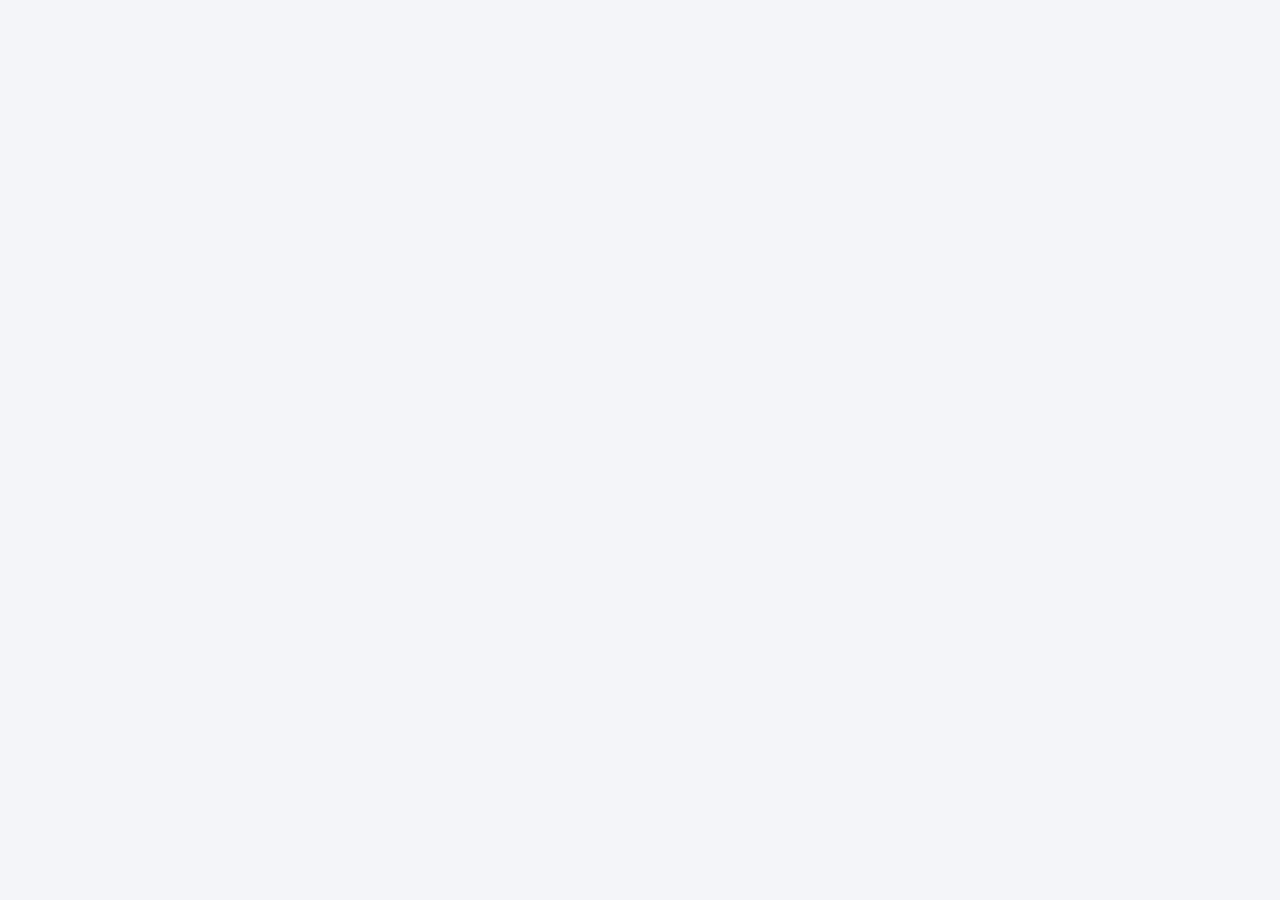
==== commit 29e7c0e6: "Опубликовать React-калькулятор 775e33fd" ====
--- a/index.html
+++ b/index.html
@@ -1,140 +1,28 @@
 <!doctype html>
 <html lang="ru">
-<head>
-<meta charset="utf-8">
-<meta name="viewport" content="width=device-width, initial-scale=1">
-<title>Ипотечный калькулятор — Свобода мысли</title>
-<link rel="icon" type="image/svg+xml" href="assets/mark-da.svg">
-<meta name="theme-color" content="#355DB3">
-<meta name="robots" content="noindex, nofollow">
-<script async data-tools-preload src="assets/tools-loader.js?v=fast-nav-1"></script>
-<link rel="stylesheet" href="assets/style.css?v=partner-cards-1">
-<link rel="stylesheet" href="assets/themes.css?v=partner-cards-1">
-<script src="assets/theme.js?v=partner-cards-1"></script>
-<style>
-.sm .sm-check { display:flex; align-items:center; gap:10px; color:var(--ink); }
-.sm .sm-check input { width:18px; height:18px; padding:0; flex:0 0 18px; accent-color:var(--sky); }
-.sm-mortgage-loading { min-block-size: 50rem; }
-.sm-mortgage-loading .sm-hero { min-block-size: 11rem; }
-@media (max-width: 640px) {
-  .sm-mortgage-loading { min-block-size: 63rem; }
-}
-@media (max-width: 370px) {
-  .sm-mortgage-loading { min-block-size: 75rem; }
-}
-</style>
-<link rel="stylesheet" href="assets/flat-search.css?v=partner-cards-1">
-<link rel="stylesheet" href="assets/select.css?v=partner-cards-1">
-<link rel="stylesheet" href="assets/control-motion.css?v=partner-cards-1">
-<link rel="stylesheet" href="assets/calculator-motion.css?v=partner-cards-1">
-<script defer src="assets/control-motion.js?v=workspace-motion-1"></script>
-</head>
-<body>
-
-<main class="sm" id="sm-ipoteka">
-  <div class="sm-app-header"><header class="sm-head"><div class="sm-heading"><h1>Ипотечный калькулятор</h1><p class="sm-lede">Сравните ставки, взнос и ежемесячный платёж.</p></div><a class="sm-logo" href="https://da-dom.life/" target="_blank" rel="noopener"><img src="assets/logo-svoboda-dark.svg" width="106" height="56" alt="Свобода мысли"></a></header>
-  <div class="sm-nav-row"><nav class="sm-navigation" aria-label="Калькуляторы"><a class="sm-nav" href="./" aria-current="page">Ипотека</a><a class="sm-nav" href="rassrochka.html">Рассрочка</a><a class="sm-nav" href="chpv.html">ЧПВ</a><a class="sm-nav" href="transh.html" aria-label="Траншевая ипотека"><span class="sm-nav-full">Траншевая ипотека</span><span class="sm-nav-short" aria-hidden="true">Транш</span></a><a class="sm-nav" href="tools.html">Инструменты</a></nav><script>SMNavigation.mount(document.currentScript.previousElementSibling)</script>
-    <div id="sm-theme-switch" class="sm-theme-switch" role="group" aria-label="Тема оформления" hidden>
-      <span>Тема</span>
-      <button type="button" data-theme-choice="light">Светлая</button>
-      <button type="button" data-theme-choice="dark">Тёмная</button>
-    </div></div></div>
-
-  <nav class="sm-section-links" aria-label="Переходы внутри расчёта"><a href="#calc-result">К расчёту</a><a href="#calc-programs">Сравнить программы</a></nav>
-  <div class="sm-grid">
-    <section class="sm-card sm-conditions">
-      <div class="sm-conditions-head"><h2>Условия</h2>
-        <label class="sm-notes-choice"><input type="checkbox" id="sm-show-notes">Пояснения</label>
-      </div>
-      <script>SMFieldNotes(document.getElementById('sm-show-notes'))</script>
-      <div class="sm-field">
-        <span class="sm-label" id="sm-project-l">Проект</span>
-        <div class="sm-pills" id="sm-project" role="group" aria-labelledby="sm-project-l"><button type="button" disabled aria-pressed="true">ДА — 1 очередь</button><button type="button" disabled aria-pressed="false">ДА — 2 очередь</button><button type="button" disabled aria-pressed="false">ДНК — 2 очередь</button></div>
-      </div>
-      <div class="sm-field sm-flat-field">
-        <div class="sm-flat-pair"><div><label for="sm-flat-search">Номер квартиры</label><input id="sm-flat-search" type="text" autocomplete="off" placeholder="Введите номер"></div>
-        <div><label for="sm-flat">Или выберите из списка</label><select id="sm-flat"><option value="">Выбрать из списка</option></select></div></div>
-        <span id="sm-flat-info" class="sm-hint" role="status">Загрузка квартир из Macro…</span>
-      </div>
-      <div class="sm-field"><label for="sm-price">Стоимость квартиры, ₽</label><input id="sm-price" type="text" inputmode="numeric" autocomplete="off"><span class="sm-hint">Цена по прайсу, без скидки</span></div>
-      <div class="sm-field">
-        <label for="sm-disc">Скидка</label>
-        <div class="sm-suffix"><input id="sm-disc" type="text" inputmode="decimal" autocomplete="off" placeholder="0"><span aria-hidden="true">%</span></div>
-        <span class="sm-hint">Скидка при полной оплате. В программах со сниженной ставкой часть скидки уходит на снижение ставки, поэтому цена в договоре выше</span>
-      </div>
-      <div class="sm-field">
-        <span class="sm-label" id="sm-type-l">Тип ипотеки</span>
-        <div class="sm-pills" id="sm-type" role="group" aria-labelledby="sm-type-l"><button type="button" disabled aria-pressed="true">Семейная</button><button type="button" disabled aria-pressed="false">Базовая</button></div>
-      </div>
-      <div class="sm-field" id="sm-kids-field">
-        <label for="sm-kids">Количество детей</label>
-        <select id="sm-kids"><option disabled selected value="">Загружаем условия…</option></select>
-      </div>
-      <div class="sm-field" id="sm-company-field">
-        <label class="sm-check"><input type="checkbox" id="sm-company-pays"><span>Компания оплачивает субсидию</span></label>
-        <span class="sm-hint" id="sm-company-hint"></span>
-      </div>
-      <div class="sm-field" id="sm-promotions-field" hidden>
-        <span class="sm-label">Дополнительные акции</span>
-        <div id="sm-promotions"></div>
-        <span class="sm-hint">Выбранные акции применяются только к совместимым программам.</span>
-      </div>
-      <div class="sm-row2">
-        <div class="sm-field">
-          <label for="sm-pv">Первоначальный взнос, ₽</label>
-          <input id="sm-pv" type="text" inputmode="numeric" autocomplete="off" placeholder="минимальный">
-          <span class="sm-hint" id="sm-pv-hint">От 20,1% цены по прайсу. Меньше минимального по программе — посчитаем с минимальным</span>
-        </div>
-        <div class="sm-field">
-          <label for="sm-term">Срок, лет</label>
-          <input id="sm-term" type="number" inputmode="decimal" min="1" max="30" step="1" placeholder="максимальный">
-          <span class="sm-hint">Не больше срока программы</span>
-        </div>
-      </div>
-    </section>
-
-    <section class="sm-card" aria-live="polite" id="calc-result" tabindex="-1">
-      <div class="sm-result-heading"><h2>Расчёт по программе</h2><a class="sm-jump" href="#calc-programs">К программам</a></div>
-      <div id="sm-detail">
-        <div class="sm-mortgage-loading" role="status">
-          <div class="sm-hero"><span class="sm-hero-name">Загружаем условия ипотеки…</span></div>
-        </div>
-      </div>
-    </section>
-  </div>
-
-  <section class="sm-card sm-tablecard" id="calc-programs" tabindex="-1">
-    <div class="sm-tablehead">
-      <h2 id="sm-table-title">Все программы</h2>
-      <span class="sm-tip" id="sm-tip"></span>
-    </div>
-    <div class="sm-scroll">
-      <table>
-        <thead id="sm-thead"></thead>
-        <tbody id="sm-tbody"></tbody>
-      </table>
-    </div>
-  <a class="sm-return-result" href="#calc-result">К расчёту выбранной программы</a>
-  </section>
-
-  <footer class="sm-foot">
-    <p class="sm-legal"><span id="sm-legal">Расчёт предварительный и не является офертой. Окончательные условия, страхование и комиссии определяет банк.</span> <span id="sm-rate-status" role="status">Загружаем актуальные ставки и комиссии…</span></p>
-    <div class="sm-actions">
-      <span class="sm-msg" id="sm-msg" role="status"></span>
-      <button type="button" class="sm-btn sm-btn2" id="sm-print">Распечатать</button>
-      <button type="button" class="sm-btn" id="sm-save">Сохранить PDF</button>
-    </div>
-  </footer>
-</main>
-
-<script defer src="assets/data.js?v=20261114-da"></script>
-<script defer src="assets/tools-model.js?v=shared-conditions-nav-1"></script>
-<script defer src="assets/tools-loader.js?v=fast-nav-1"></script>
-<script defer src="assets/mortgage-loader.js?v=fast-nav-1"></script>
-<script defer src="assets/engine.js?v=shared-conditions-nav-1"></script>
-<script defer src="assets/common.js?v=partner-cards-1"></script>
-<script defer src="assets/flat-search.js?v=workspace-motion-1"></script>
-<script defer src="assets/flats.js?v=fast-nav-1"></script>
-<script defer src="assets/ipoteka.js?v=partner-cards-1"></script>
-</body>
+  <head>
+    <meta charset="UTF-8" />
+    <meta name="viewport" content="width=device-width,initial-scale=1" />
+    <meta name="robots" content="noindex,nofollow" />
+    <meta name="theme-color" content="#355DB3" />
+    <script>
+      try {
+        const theme =
+          new URL(location.href).searchParams.get("theme") ||
+          localStorage.getItem("sm-react-theme-v1");
+        document.documentElement.dataset.theme =
+          theme === "dark" ? "dark" : "light";
+        document.documentElement.style.background =
+          theme === "dark" ? "#111823" : "#F4F5F9";
+      } catch {}
+    </script>
+    <link rel="icon" href="./assets/mark-da-bKi4Yd5a.svg" />
+    <title>Калькулятор — Свобода мысли</title>
+    <script type="module" crossorigin src="./assets/index-DQDUrrsH.js"></script>
+    <link rel="modulepreload" crossorigin href="./assets/rolldown-runtime-XKyaHtl9.js">
+    <link rel="stylesheet" crossorigin href="./assets/index-AImVrjS-.css">
+  </head>
+  <body>
+    <div id="root"></div>
+  </body>
 </html>
--- a/assets/index-AImVrjS-.css
+++ b/assets/index-AImVrjS-.css
@@ -0,0 +1 @@
+@font-face{font-family:Onest;src:url(./variable-Bus9OiG3.woff2)format("woff2");font-weight:100 900;font-display:swap}@font-face{font-family:Unbounded;src:url(./variable-D690v3R0.woff2)format("woff2");font-weight:200 900;font-display:swap}:root{--lightningcss-light:initial;--lightningcss-dark: ;color-scheme:light;--bg:#f4f5f9;--surface:#fff;--surface-alt:#f7f8fc;--ink:#172238;--muted:#59647a;--line:#d8dde8;--sky:#355db3;--accent:#355db3;--accent-soft:#edf2fc;--accent-text:#fff;--navy:#002346;--success:#267454;--danger:#b1393d;--warning:#795118;--r-md:12px;--r-card:20px;--r-pill:10px;--white:#fff;--text:Onest, system-ui, sans-serif;--title:Unbounded, Onest, sans-serif;--duration-fast:.12s;--duration-panel:.18s;--ease:cubic-bezier(.2, .75, .25, 1);background:var(--bg);color:var(--ink);font-synthesis:none;scrollbar-color:var(--line) transparent;font-family:Onest,system-ui,sans-serif}:root[data-theme=dark]{--lightningcss-light: ;--lightningcss-dark:initial;color-scheme:dark;--bg:#111823;--surface:#1a2332;--surface-alt:#202d40;--ink:#edf2fc;--muted:#a9b6cd;--line:#39475d;--sky:#aac3fc;--accent:#aac3fc;--accent-soft:#293e62;--accent-text:#14233e;--navy:#002346;--success:#82d4b1;--danger:#ffa4a4;--warning:#e5bc77;--white:#1a2332}*{box-sizing:border-box}body{min-width:320px;margin:0}button,input,select,textarea{font:inherit;color:inherit}button,a,input,textarea,select{-webkit-tap-highlight-color:transparent}button{cursor:pointer}button:disabled{cursor:not-allowed;opacity:.5}a{color:var(--accent);text-underline-offset:4px}input,textarea{caret-color:var(--accent)}::selection{background:var(--accent);color:var(--accent-text)}:focus-visible{outline:3px solid var(--accent);outline-offset:3px}button:focus:not(:focus-visible){outline:none}[hidden]{display:none!important}svg{flex-shrink:0}h1,h2,h3,p{margin-top:0}h1,h2,h3{text-wrap:balance}p{line-height:1.55}h1{font-family:var(--title);letter-spacing:-.03em;margin-bottom:6px;font-size:24px;font-weight:600;line-height:1.4}h2{margin-bottom:24px;font-size:18px;font-weight:650;line-height:1.35}h3{font-size:16px;font-weight:650}h4{margin:16px 0 8px;font-size:14px}button{touch-action:manipulation}input[type=checkbox]{width:18px;height:18px;accent-color:var(--accent);flex-shrink:0;margin:0}.app-shell{max-width:1440px;margin:auto;padding:0 40px 48px}.app-header{justify-content:space-between;align-items:center;gap:20px;height:88px;display:flex}.brand{align-items:center;gap:22px;display:flex}.brand img{object-fit:contain;width:100px;height:58px}.brand-divider{background:var(--line);width:1px;height:28px}.brand-label{font-size:14px;font-weight:600}.header-actions{align-items:center;gap:24px;display:flex}.previous-version{color:var(--muted);align-items:center;gap:6px;font-size:12px;text-decoration:none;display:flex}.previous-version:hover{color:var(--accent)}:root[data-theme=dark] .brand img{filter:brightness(0)invert()}.icon-button{border:1px solid var(--line);background:var(--surface);width:40px;height:40px;color:var(--ink);transition:background var(--duration-fast), transform var(--duration-fast);border-radius:12px;justify-content:center;align-items:center;display:inline-flex}.icon-button:hover{background:var(--surface-alt)}.icon-button:active{transform:scale(.96)}.app-nav{border-bottom:1px solid var(--line);white-space:nowrap;scrollbar-width:thin;gap:32px;margin-bottom:32px;display:flex;position:relative;overflow-x:auto}.app-nav a{color:var(--muted);padding:14px 1px 17px;font-size:14px;font-weight:550;text-decoration:none;position:relative}.app-nav a:hover,.app-nav a[aria-current=page]{color:var(--accent)}.nav-indicator{background:var(--accent);border-radius:3px 3px 0 0;height:3px;position:absolute;bottom:0;left:0;right:0}.page-heading{justify-content:space-between;align-items:center;gap:20px;margin-bottom:28px;display:flex}.page-heading p{color:var(--muted);margin-bottom:0;font-size:14px}.quiet-button{color:var(--muted);background:0 0;border:0;align-items:center;gap:7px;padding:10px;font-size:12px;display:inline-flex}.quiet-button:hover{color:var(--accent)}.sm{font-size:14px}.sm-grid{grid-template-columns:minmax(330px,390px) minmax(0,1fr);align-items:start;gap:24px;display:grid}.sm-card{background:var(--surface);border:1px solid var(--line);border-radius:var(--r-card);min-width:0;padding:28px}.sm-conditions h2{margin-bottom:22px}.result-panel{min-height:430px}.sm-field{min-width:0;margin-bottom:20px}.sm-field>label,.sm-label{color:var(--muted);margin-bottom:8px;font-size:12px;font-weight:550;line-height:1.4;display:block}.sm-field>input,.sm-field>textarea,.sm-suffix>input,.sm-field>select,.ui-select{border:1px solid var(--line);background:var(--surface);width:100%;min-height:46px;color:var(--ink);transition:border-color var(--duration-fast), box-shadow var(--duration-fast);font-variant-numeric:tabular-nums;border-radius:10px;padding:11px 13px;font-size:14px;line-height:1.4;display:flex}.sm-field input:hover,.sm-field textarea:hover,.ui-select:hover{border-color:var(--muted)}.sm-field input:focus,.sm-field textarea:focus{border-color:var(--accent);outline:2px solid var(--accent-soft);outline-offset:1px}.sm-field textarea{resize:vertical;min-height:110px}.sm-field input::placeholder,.sm-field textarea::placeholder{color:var(--muted);opacity:.9}.sm-hint{color:var(--muted);margin-top:7px;font-size:12px;line-height:1.5;display:block}.sm-row2{grid-template-columns:1fr 1fr;gap:14px;display:grid}.sm-row3{grid-template-columns:repeat(3,1fr);gap:14px;display:grid}.sm-suffix{position:relative}.sm-suffix>input{padding-right:34px}.sm-suffix>span{color:var(--muted);position:absolute;top:13px;right:14px}.sm-check{cursor:pointer;align-items:center;gap:10px;margin:14px 0;font-size:13px;line-height:1.5;display:flex}.sm-field .sm-check{color:var(--ink);font-size:13px}.sm-pills{border:1px solid var(--line);background:var(--surface-alt);border-radius:11px;flex-wrap:wrap;gap:3px;padding:3px;display:flex}.sm-pills button{color:var(--muted);isolation:isolate;background:0 0;border:0;border-radius:8px;flex:1;min-height:38px;padding:10px 12px;font-size:12px;font-weight:600;position:relative}.sm-pills button>span:not(.segment-indicator){z-index:1;position:relative}.sm-pills button[aria-pressed=true]{color:var(--accent)}.segment-indicator{background:var(--surface);z-index:0;border-radius:8px;position:absolute;inset:0;box-shadow:0 1px 3px #00234618}.sm-pills button[aria-pressed=true]:not(:has(.segment-indicator)){background:var(--accent-soft)}.sm-pills button:hover{color:var(--ink)}.flat-picker{border-top:1px solid var(--line);border-bottom:1px solid var(--line);margin-bottom:18px;padding:18px 0 14px}.flat-picker .sm-field{margin-bottom:4px}.flat-picker .sm-row2{grid-template-columns:110px minmax(0,1fr);gap:12px}.flat-summary{justify-content:space-between;align-items:flex-start;gap:12px;margin-top:14px;font-size:12px;line-height:1.4;display:flex}.flat-summary>span{color:var(--muted)}.flat-source{margin-bottom:0}.promotions{border:0;border-top:1px solid var(--line);margin:16px 0;padding:16px 0 0}.promotions legend{color:var(--muted);padding:0 8px 0 0;font-size:12px}.promotions .sm-check{font-size:12px}.sm-result-heading{justify-content:space-between;align-items:baseline;gap:14px;display:flex}.sm-jump{font-size:12px;text-decoration:none}.sm-hero{background:var(--navy);color:#fff;border-radius:14px;min-width:0;margin:0 0 22px;padding:26px}.sm-hero-name{font-size:17px;font-weight:600;line-height:1.45;display:block}.sm-hero .sm-k,.sm-hero small,.sm-hero .sm-hint,.sm-hero-sub{color:#c1d1ea;font-size:12px}.sm-hero .sm-k{margin:20px 0 6px}.sm-hero .sm-v,.sm-big,.sm-payment,.sm-hero-amount{letter-spacing:-.025em;font-variant-numeric:tabular-nums;font-size:36px;font-weight:650;line-height:1.2}.sm-hero p{margin:8px 0 0}.sm-hero .sm-note{color:#fff}.sm-hero strong{font-weight:650}dl,.result-rows{grid-template-columns:minmax(0,1fr) minmax(80px,auto);column-gap:20px;margin:0;display:grid}dt,dd{border-bottom:1px solid var(--line);margin:0;padding:12px 0;font-size:13px;line-height:1.5}dt{color:var(--muted)}dd{text-align:right;font-variant-numeric:tabular-nums;font-weight:550}dd strong{font-weight:650}.sm-note{border:1px solid var(--line);background:var(--surface-alt);color:var(--muted);border-radius:10px;margin:16px 0 0;padding:14px;font-size:12px;line-height:1.55}.sm-error,.sm-note.error,[role=alert].sm-note{color:var(--danger);border-color:color-mix(in srgb, var(--danger) 35%, var(--line));background:color-mix(in srgb, var(--danger) 5%, var(--surface))}.sm-note.sm-error:has(svg){gap:10px;display:flex}.sm-empty{color:var(--muted);padding:26px 0;font-size:14px;line-height:1.6}.sm-tablecard{margin-top:24px}.sm-tablehead{justify-content:space-between;align-items:baseline;gap:20px;margin-bottom:18px;display:flex}.sm-tablehead h2{margin:0}.sm-tip{color:var(--muted);font-size:12px}.sm-scroll{border:1px solid var(--line);scrollbar-width:thin;border-radius:12px;max-width:100%;overflow:auto}table{border-collapse:collapse;text-align:left;font-variant-numeric:tabular-nums;width:100%;font-size:13px}th{background:var(--surface-alt);letter-spacing:.02em;color:var(--muted);white-space:nowrap;text-align:left;padding:12px 16px;font-size:11px;font-weight:600}td{border-top:1px solid var(--line);vertical-align:top;padding:16px;line-height:1.45}tbody tr{transition:background var(--duration-fast)}tbody tr:hover{background:var(--surface-alt)}tr[aria-selected=true],tr.is-selected,tr.sm-selected,tr.selected{background:var(--accent-soft)}tbody tr[tabindex]{cursor:pointer}td button.row-button{text-align:left;color:var(--accent);background:0 0;border:0;padding:0;font-weight:550}td small{color:var(--muted);margin-top:4px;font-size:11px;display:block}table .sm-pills button{min-height:30px;padding:5px 8px}.sm-return-result{margin-top:16px;font-size:12px;display:inline-block}.sm-btn{background:var(--accent);color:var(--accent-text);min-height:42px;transition:transform var(--duration-fast) var(--ease), background var(--duration-fast), border-color var(--duration-fast);border:1px solid #0000;border-radius:10px;justify-content:center;align-items:center;gap:8px;padding:11px 17px;font-size:13px;font-weight:600;line-height:1.4;display:inline-flex}.sm-btn:hover:not(:disabled){background:color-mix(in srgb, var(--accent) 90%, var(--ink))}.sm-btn:active:not(:disabled){transform:scale(.98)}.sm-btn2{background:var(--surface);color:var(--ink);border-color:var(--line)}.sm-btn2:hover:not(:disabled){background:var(--surface-alt);border-color:var(--muted)}.sm-btn-ghost{color:var(--accent);background:0 0;border-color:#0000}.sm-btn-ghost:hover:not(:disabled){background:var(--accent-soft)}.sm-actions{flex-wrap:wrap;align-items:center;gap:10px;display:flex}.sm-foot{justify-content:space-between;align-items:center;gap:24px;margin-top:24px;display:flex}.sm-legal{color:var(--muted);max-width:62ch;margin:0;font-size:11px;line-height:1.5}.sm-msg{color:var(--muted);font-size:12px}details{margin:18px 0}summary{color:var(--accent);cursor:pointer;min-height:32px;font-size:13px;line-height:1.5}details[open]>summary{margin-bottom:12px}.ui-select{text-align:left;cursor:pointer;justify-content:space-between;align-items:center;gap:12px;min-width:0}.ui-select>span:first-child{text-overflow:ellipsis;white-space:nowrap;min-width:0;overflow:hidden}.ui-select>span:last-child{display:flex}.ui-select[data-state=open]{border-color:var(--accent)}.ui-select-content{z-index:120;background:var(--surface);color:var(--ink);border:1px solid var(--line);min-width:var(--radix-select-trigger-width);max-width:min(560px,100vw - 24px);max-height:min(360px, var(--radix-select-content-available-height));transform-origin:var(--radix-select-content-transform-origin);border-radius:12px;overflow:hidden;box-shadow:0 12px 32px #00234624}.ui-select-content[data-state=open]{animation:select-in .16s var(--ease)}.ui-select-content[data-state=closed]{animation:.1s ease-out select-out}.ui-select-viewport{padding:5px}.ui-select-item{-webkit-user-select:none;user-select:none;cursor:pointer;border-radius:7px;outline:none;align-items:center;max-width:540px;min-height:40px;padding:10px 34px 10px 12px;font-size:13px;line-height:1.45;display:flex;position:relative}.ui-select-item[data-highlighted]{background:var(--accent-soft);color:var(--accent)}.ui-select-item[data-disabled]{color:var(--muted);opacity:.6;pointer-events:none}.ui-select-indicator{display:flex;position:absolute;right:10px}.ui-select-scroll{background:var(--surface);height:24px;color:var(--muted);justify-content:center;align-items:center;display:flex}@keyframes select-in{0%{opacity:0;transform:translateY(-3px)scale(.98)}to{opacity:1;transform:translateY(0)scale(1)}}@keyframes select-out{to{opacity:0;transform:scale(.985)}}.ui-overlay{z-index:100;background:#07142366;position:fixed;inset:0}.ui-modal{z-index:101;background:var(--surface);color:var(--ink);border:1px solid var(--line);border-radius:20px;outline:none;flex-direction:column;width:min(600px,100vw - 32px);max-height:calc(100dvh - 48px);display:flex;position:fixed;top:50%;left:50%;translate:-50% -50%;box-shadow:0 24px 80px #06142240}.ui-modal-wide{width:min(880px,100vw - 32px)}.ui-modal-head{border-bottom:1px solid var(--line);justify-content:space-between;align-items:flex-start;gap:18px;padding:24px 28px;display:flex}.ui-modal-head h2{margin:4px 0;font-size:20px}.ui-modal-head p{color:var(--muted);margin:6px 0 0;font-size:12px}.ui-modal-head .icon-button{background:var(--surface-alt);border:0}.ui-modal-body{overscroll-behavior:contain;scrollbar-width:thin;padding:24px 28px;overflow:auto}.ui-modal-body .sm-actions{margin-top:20px}.sr-only{clip:rect(0, 0, 0, 0)!important;white-space:nowrap!important;border:0!important;width:1px!important;height:1px!important;margin:-1px!important;padding:0!important;position:absolute!important;overflow:hidden!important}.skip-link{z-index:200;background:var(--surface);border:1px solid var(--accent);padding:12px;position:absolute;top:-100px;left:20px}.skip-link:focus{top:12px}.loading-skeleton{grid-template-columns:390px 1fr;gap:24px;display:grid}.loading-skeleton>div{border:1px solid var(--line);background:var(--surface);border-radius:20px;height:560px}.page-loading{color:var(--muted);padding:48px}.load-error{background:var(--surface);border:1px solid var(--line);border-radius:20px;padding:32px}.motion-lab{grid-template-columns:1fr 1fr;gap:24px;display:grid}.motion-lab>.sm-card:last-of-type{grid-column:1/-1}.motion-lab>.sm-card>.sm-check{margin-top:24px}.route-page{animation:.16s ease-out route-in}@keyframes route-in{0%{opacity:.8}to{opacity:1}}@media (min-width:1200px){.result-panel{position:sticky;top:24px}}@media (max-width:1100px){.app-shell{padding-inline:24px}.sm-grid{grid-template-columns:minmax(310px,370px) minmax(0,1fr);gap:18px}.sm-card,.sm-hero{padding:22px}.app-nav{gap:24px}.sm-hero .sm-v,.sm-big,.sm-payment,.sm-hero-amount{font-size:32px}}@media (max-width:860px){.sm-grid{grid-template-columns:1fr}.sm-conditions{display:block}.result-panel{min-height:0}.loading-skeleton{grid-template-columns:1fr}.loading-skeleton>div:nth-child(2){display:none}.app-nav{gap:24px}.sm-foot{flex-direction:column;align-items:flex-start}.motion-lab{grid-template-columns:1fr}.motion-lab>.sm-card:last-of-type{grid-column:auto}.app-header{height:78px}}@media (max-width:520px){.app-shell{padding:0 16px 32px}.app-header{gap:8px;height:72px}.brand{gap:12px}.brand img{width:80px;height:48px}.brand-label,.brand-divider{display:none}.header-actions{gap:12px}.previous-version{font-size:11px}.app-nav{gap:22px;margin:0 -16px 22px;padding:0 16px}.app-nav a{padding-bottom:14px;font-size:12px}.page-heading{gap:12px;margin-bottom:20px}.page-heading h1{font-size:20px}.page-heading p{max-width:33ch;font-size:12px}.quiet-button span{display:none}.sm-card{border-radius:16px;padding:20px}.sm-field{margin-bottom:18px}.sm-field>input,.sm-field>textarea,.ui-select,.sm-suffix>input{font-size:16px}.sm-pills button{padding:9px 10px}.sm-row2{gap:12px}.sm-row3{grid-template-columns:1fr}.sm-tablehead{display:block}.sm-tablehead .sm-tip{margin-top:8px;display:block}.sm-hero{padding:20px}.sm-hero .sm-v,.sm-big,.sm-payment,.sm-hero-amount{font-size:30px}.sm-hero-name{font-size:15px}.sm-result-heading h2{font-size:17px}dt,dd{font-size:12px}.result-rows{column-gap:16px}.sm-jump{font-size:11px}.ui-modal{border-radius:16px;width:calc(100vw - 20px);max-height:calc(100dvh - 24px)}.ui-modal-head{padding:18px}.ui-modal-head h2{font-size:18px}.ui-modal-body{padding:18px}.ui-select-item{font-size:14px}.sm-scroll table{min-width:560px}td,th{padding:12px}.sm-actions .sm-btn{flex:1}.flat-picker .sm-row2{grid-template-columns:100px minmax(0,1fr)}}@media (prefers-reduced-motion:reduce){*,:before,:after{scroll-behavior:auto!important;transition-duration:.01ms!important;animation-duration:.01ms!important;animation-iteration-count:1!important}.route-page{animation:none}}[data-reduced-motion=true] *,[data-reduced-motion=true] :before,[data-reduced-motion=true] :after{transition-duration:.01ms!important;animation-duration:.01ms!important}@media print{@page{size:A4;margin:12mm 10mm 20mm;@bottom-center{content:"Не является публичной офертой. Окончательные расчёты уточнять у менеджера отдела продаж.";font:8pt sans-serif;color:#444}}:root{--lightningcss-light:initial;--lightningcss-dark: ;color-scheme:light;--bg:#fff;--surface:#fff;--surface-alt:#f6f7fa;--ink:#172238;--muted:#59647a;--line:#d8dde8;--accent:#355db3;--accent-text:#fff}.app-shell{max-width:none;padding:0}.app-header{height:55px}.brand img{filter:none!important}.header-actions,.app-nav,.quiet-button,.sm-actions,.sm-jump,.ui-overlay,.ui-modal,.skip-link,button:not(.row-button),.sm-return-result{display:none!important}.page-heading{margin:12px 0}.sm-grid{grid-template-columns:1fr 1.3fr;gap:12px}.sm-card{box-shadow:none;break-inside:avoid;border-radius:10px;padding:14px}.sm-tablecard{break-inside:auto}.sm-tablecard .sm-scroll{border:0;overflow:visible}table{font-size:9px}th,td{padding:7px 8px}tr{break-inside:avoid}h1{font-size:19px}h2{font-size:14px}.sm-hero{-webkit-print-color-adjust:exact;-moz-print-color-adjust:exact;print-color-adjust:exact;padding:14px}.sm-hero .sm-v,.sm-big,.sm-payment{font-size:24px}.sm-foot{margin-top:10px}.result-panel{position:static}.sm-field>label{font-size:10px}.sm-field>input,.sm-field>textarea,.ui-select{min-height:30px;padding:6px;font-size:11px}.sm-field{margin-bottom:10px}.sm-hint,dt,dd{font-size:10px}.sm-pills{display:none}.sm-legal{font-size:9px}.route-page{animation:none!important}.sm-scroll{overflow:visible}.sm-scroll table{min-width:0}}.sm-pay{flex-wrap:wrap;gap:8px 32px;display:flex}.sm-pay>div{flex:1;min-width:160px}.sm-v.small{font-size:24px}.sm-hero-flat{color:#c1d1ea;margin-top:8px;font-size:12px;line-height:1.5}.sm-sub{color:var(--muted);margin-top:4px;font-size:11px;line-height:1.5;display:block}.sm-hero .sm-sub{color:#c1d1ea}.sm-options-name{margin-bottom:8px;font-weight:600}.sm-program-options{border-top:1px solid var(--line);margin-top:18px;padding-top:18px}.sm-schedule{margin-top:24px}.sm-schedule .sm-tablehead h3{margin:0}.sm-program-pick{text-align:left;border-radius:4px;justify-content:flex-start;min-height:32px;padding:0;font-size:13px;line-height:1.5}.sm-off{color:var(--muted)}tr.sm-sel{background:var(--accent-soft)}.sm-catalog-status{margin-top:16px}.sm-catalog-status .sm-note{margin-bottom:12px}.sm-int{margin-top:16px}.sm-stage-scale{height:3px;width:var(--sm-payment-share);background:#aac3fc;border-radius:3px;margin:12px 0;display:block}.sm-stage-scale+div{color:#c1d1ea;font-size:12px;line-height:1.5}.sm-flexible-draws fieldset{border:1px solid var(--line);border-radius:10px;padding:16px}.sm-flexible-draws legend{padding:0 6px;font-weight:600}.sm-flexible-draws .sm-field{margin-bottom:10px}.sm-why{color:var(--warning)}@media print{[data-private=true],.sm-int{display:none!important}.sm-pay{gap:16px}.sm-v.small{font-size:19px}}.ui-select-content[data-reduced-motion=true]{animation:none!important}@media (max-width:520px){.sm-foot>.sm-actions{width:100%}.sm-foot .sm-btn{white-space:nowrap}}.source-status{color:var(--muted);max-width:100ch;margin:-8px 0 24px;font-size:12px;line-height:1.6}@media (prefers-reduced-motion:reduce){.ui-select-content{animation:none!important}}@media (max-width:520px){.sm-flexible-draws .sm-row2{grid-template-columns:1fr}.sm-field input[type=date]{width:100%;min-width:0}}@media print{:root,:root[data-theme=dark]{--lightningcss-light:initial;--lightningcss-dark: ;color-scheme:light;--bg:#fff;--surface:#fff;--surface-alt:#f6f7fa;--ink:#172238;--muted:#59647a;--line:#d8dde8;--accent:#355db3;--accent-text:#fff;--danger:#b1393d;--warning:#795118;--white:#fff}button.sm-program-pick,button.ui-select{color:var(--ink)!important;opacity:1!important;box-shadow:none!important;background:0 0!important;display:block!important}button.sm-program-pick{min-height:0;font-size:inherit;border:0;padding:0}button.ui-select svg{display:none}}
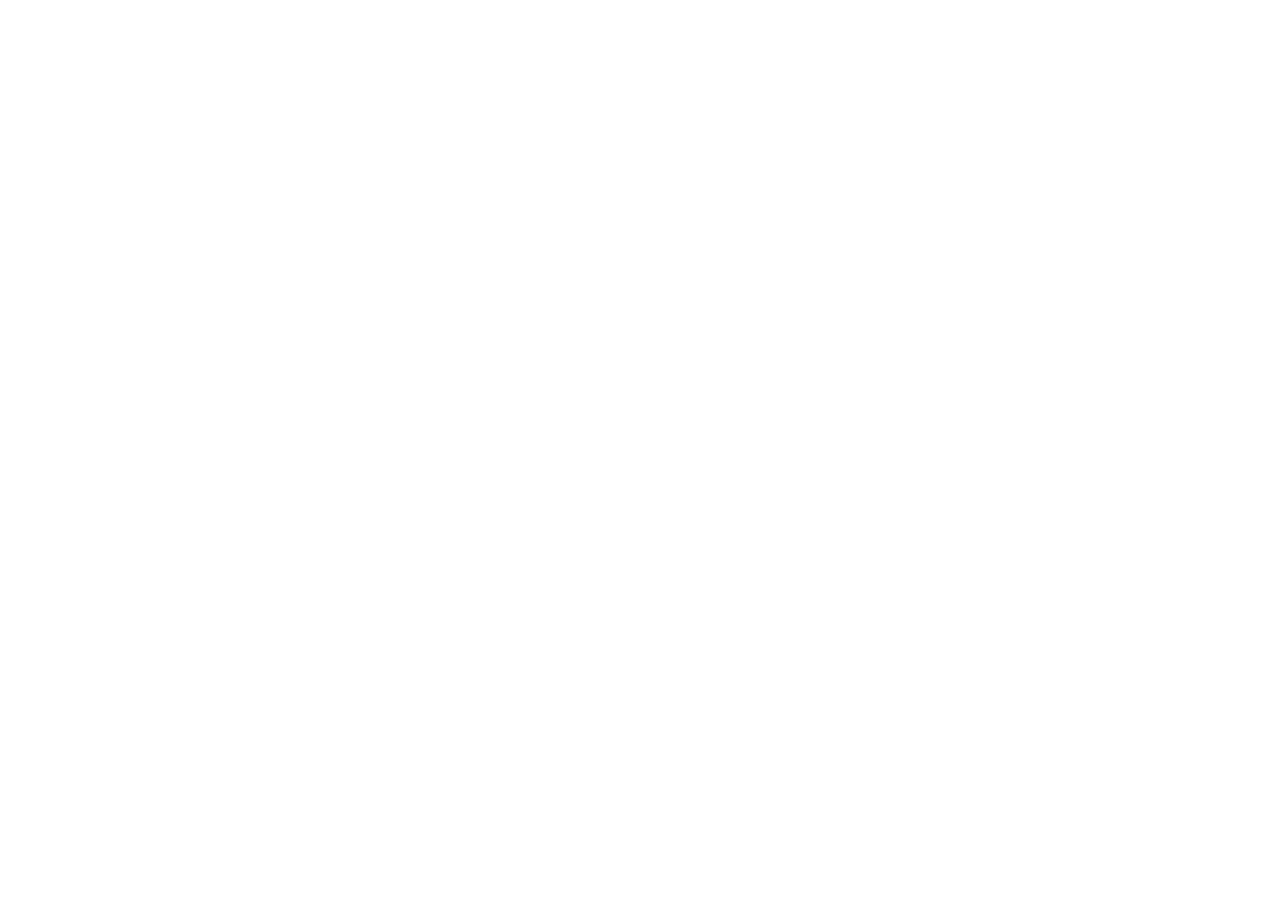
==== commit 15e12e33: "Перенаправить калькулятор на защищённый сервер 5ab035f1" ====
--- a/index.html
+++ b/index.html
@@ -1,28 +1,34 @@
-<!doctype html>
-<html lang="ru">
-  <head>
-    <meta charset="UTF-8" />
-    <meta name="viewport" content="width=device-width,initial-scale=1" />
-    <meta name="robots" content="noindex,nofollow" />
-    <meta name="theme-color" content="#355DB3" />
-    <script>
-      try {
-        const theme =
-          new URL(location.href).searchParams.get("theme") ||
-          localStorage.getItem("sm-react-theme-v1");
-        document.documentElement.dataset.theme =
-          theme === "dark" ? "dark" : "light";
-        document.documentElement.style.background =
-          theme === "dark" ? "#111823" : "#F4F5F9";
-      } catch {}
-    </script>
-    <link rel="icon" href="./assets/mark-da-bKi4Yd5a.svg" />
-    <title>Калькулятор — Свобода мысли</title>
-    <script type="module" crossorigin src="./assets/index-DQDUrrsH.js"></script>
-    <link rel="modulepreload" crossorigin href="./assets/rolldown-runtime-XKyaHtl9.js">
-    <link rel="stylesheet" crossorigin href="./assets/index-AImVrjS-.css">
-  </head>
-  <body>
-    <div id="root"></div>
-  </body>
-</html>
+<!doctype html><html lang="ru"><head><meta charset="utf-8">
+<meta name="viewport" content="width=device-width,initial-scale=1">
+<meta name="robots" content="noindex,nofollow"><meta name="referrer" content="no-referrer">
+<title>Вход в калькулятор — Свобода мысли</title></head>
+<body><p>Калькулятор переехал на защищённый сервер. Сейчас откроется страница входа.</p>
+<p><a id="destination" rel="noreferrer" href="https://academic-towering-horizon.ihchost.rocks/static/app/calculator/">Открыть калькулятор</a></p>
+<script>
+(() => {
+  const target = new URL("https://academic-towering-horizon.ihchost.rocks/static/app/calculator/");
+  const incoming = new URLSearchParams(location.search);
+  const routes = ['mortgage', 'installments', 'chpv', 'tranche', 'tools'];
+  const aliases = {"rassrochka.html": "installments", "chpv.html": "chpv", "transh.html": "tranche", "tools.html": "tools"};
+  const prefix = '/ipoteka-calc/legacy';
+  let legacyPath = null;
+  if (location.pathname === prefix || location.pathname.startsWith(prefix + '/')) {
+    const tail = location.pathname.slice(prefix.length).replace(/^\//, '');
+    const safe = tail.split('/').every(part => !part || (/^[A-Za-z0-9._-]+$/.test(part) && part !== '.' && part !== '..'));
+    legacyPath = 'legacy/' + (safe ? tail : '');
+  }
+  const queryPage = incoming.get('page');
+  if (legacyPath) {
+    target.pathname = target.pathname.replace(/\/?$/, '/') + legacyPath;
+    if (routes.includes(queryPage)) target.searchParams.set('page', queryPage);
+  } else {
+    const candidate = null || aliases[location.pathname.split('/').pop()];
+    const alias = routes.includes(candidate) ? candidate : null;
+    if (alias || routes.includes(queryPage)) target.searchParams.set('page', alias || queryPage);
+  }
+  const theme = incoming.get('theme');
+  if (theme === 'light' || theme === 'dark') target.searchParams.set('theme', theme);
+  document.getElementById('destination').href = target.href;
+  location.replace(target.href);
+})();
+</script></body></html>
